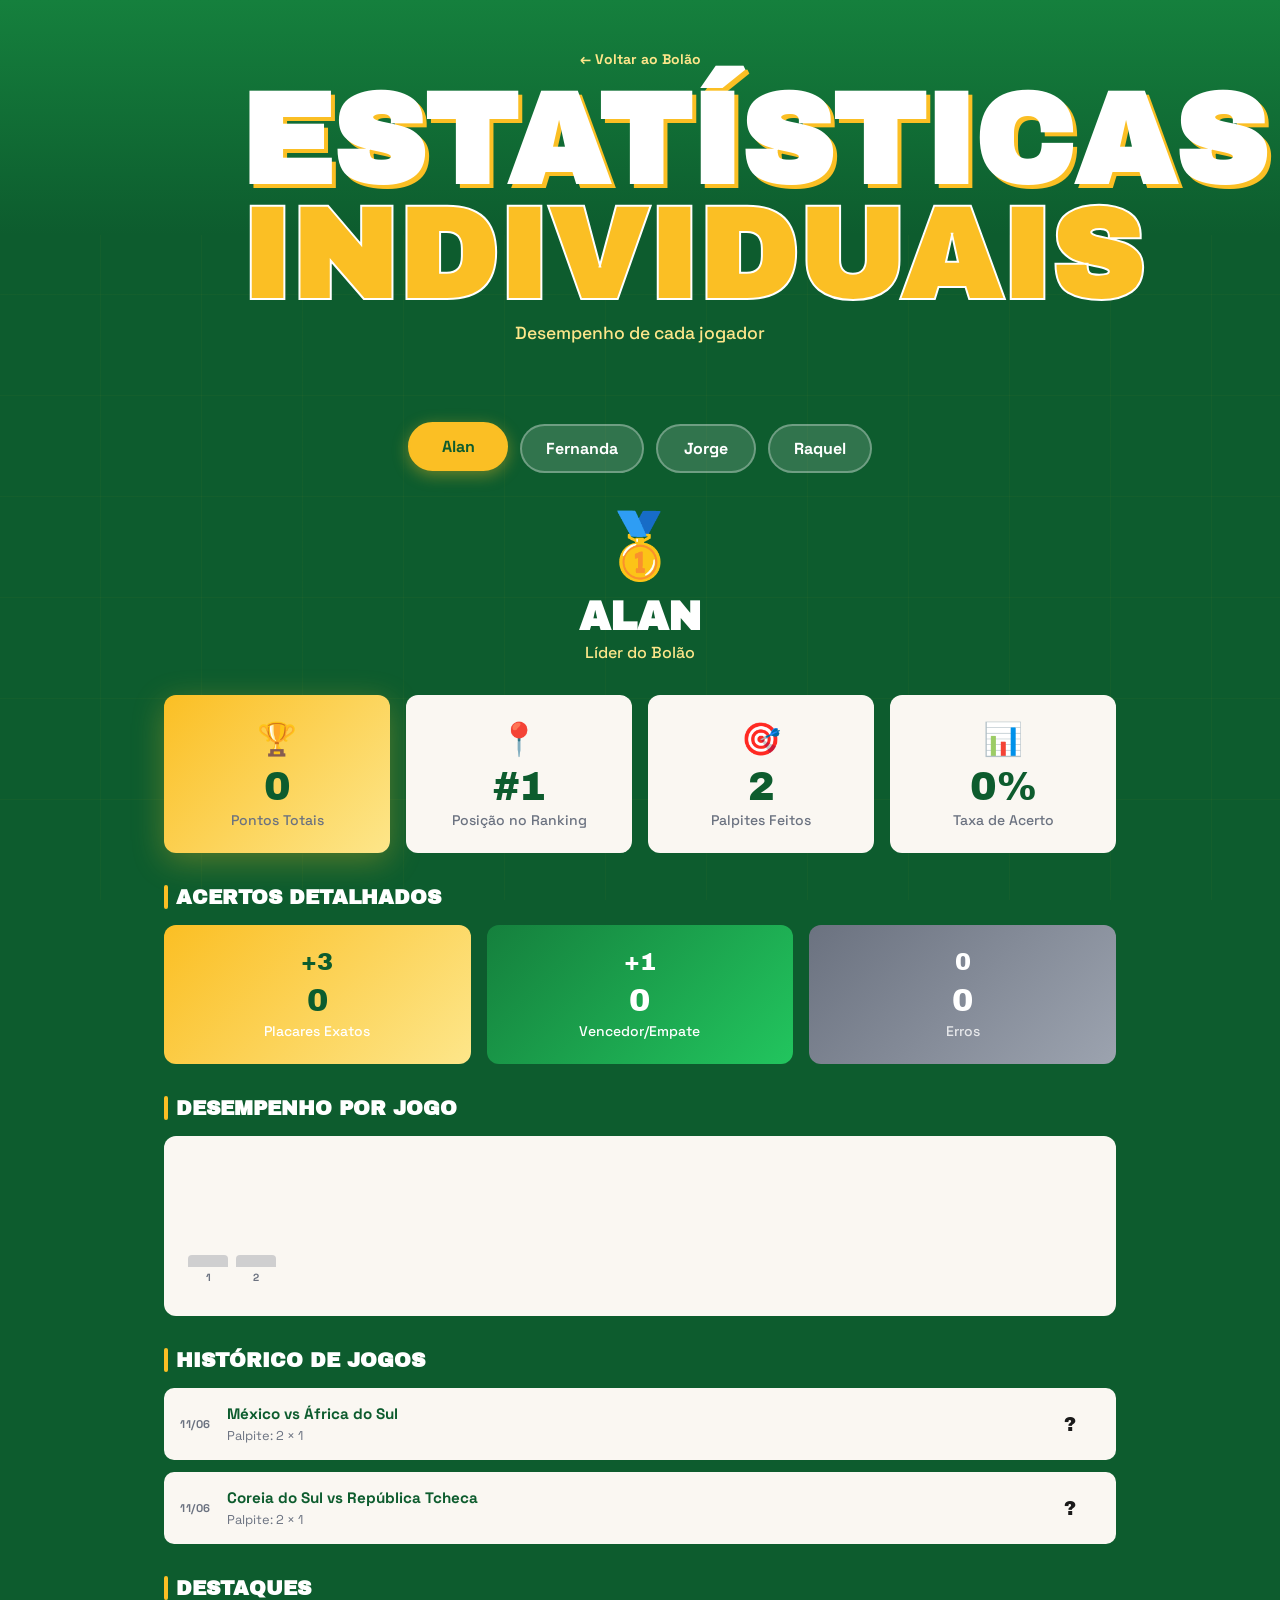
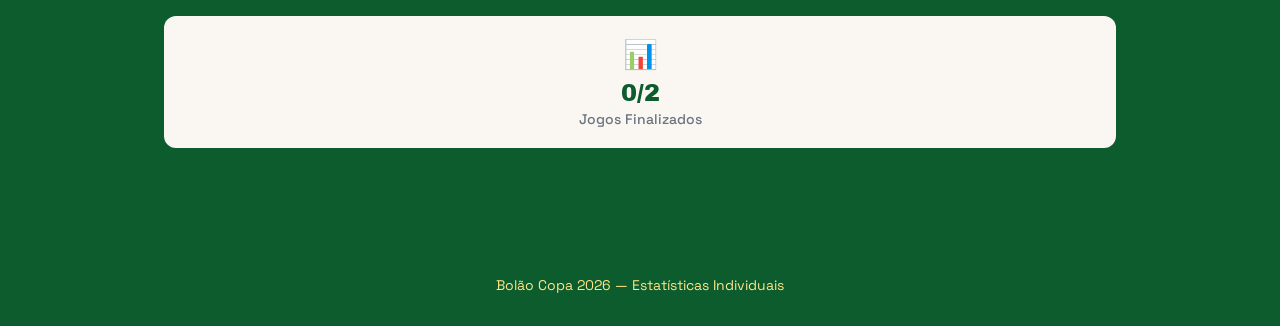
==== estatisticas.html @ 7a700fb6 "estatisticas" ====
<!DOCTYPE html>
<html lang="pt-BR">

<head>
    <meta charset="UTF-8">
    <meta name="viewport" content="width=device-width, initial-scale=1.0">
    <title>Estatísticas - BOLÃO COPA 2026</title>
    <link rel="preconnect" href="https://fonts.googleapis.com">
    <link rel="preconnect" href="https://fonts.gstatic.com" crossorigin>
    <link
        href="https://fonts.googleapis.com/css2?family=Archivo+Black&family=Space+Grotesk:wght@400;500;700&display=swap"
        rel="stylesheet">
    <script>
        window.APP_VERSION = '1';
    </script>
    <link rel="stylesheet" href="styles.css?v=1">
    <link rel="stylesheet" href="estatisticas.css?v=1">
</head>

<body>
    <div class="bg-pattern"></div>

    <header class="header">
        <div class="header-content">
            <a href="index.html" class="back-link">← Voltar ao Bolão</a>
            <h1 class="main-title">ESTATÍSTICAS<br><span class="highlight">INDIVIDUAIS</span></h1>
            <p class="subtitle">Desempenho de cada jogador</p>
        </div>
    </header>

    <main class="container">
        <!-- Seletor de Jogador -->
        <section class="player-selector-section">
            <div class="player-tabs" id="player-tabs">
                <!-- Populated by JS -->
            </div>
        </section>

        <!-- Estatísticas do Jogador -->
        <section class="stats-section" id="stats-section">
            <div class="player-header" id="player-header">
                <!-- Populated by JS -->
            </div>

            <div class="stats-grid">
                <!-- Pontuação Total -->
                <div class="stat-card stat-primary">
                    <div class="stat-icon">🏆</div>
                    <div class="stat-value" id="stat-total">0</div>
                    <div class="stat-label">Pontos Totais</div>
                </div>

                <!-- Posição no Ranking -->
                <div class="stat-card">
                    <div class="stat-icon">📍</div>
                    <div class="stat-value" id="stat-rank">#1</div>
                    <div class="stat-label">Posição no Ranking</div>
                </div>

                <!-- Palpites Feitos -->
                <div class="stat-card">
                    <div class="stat-icon">🎯</div>
                    <div class="stat-value" id="stat-predictions">0</div>
                    <div class="stat-label">Palpites Feitos</div>
                </div>

                <!-- Taxa de Acerto -->
                <div class="stat-card">
                    <div class="stat-icon">📊</div>
                    <div class="stat-value" id="stat-rate">0%</div>
                    <div class="stat-label">Taxa de Acerto</div>
                </div>
            </div>

            <!-- Acertos Detalhados -->
            <div class="detailed-stats">
                <h3 class="subsection-title">Acertos Detalhados</h3>
                <div class="accuracy-grid">
                    <div class="accuracy-card accuracy-exact">
                        <div class="accuracy-badge">+3</div>
                        <div class="accuracy-value" id="stat-exact">0</div>
                        <div class="accuracy-label">Placares Exatos</div>
                    </div>
                    <div class="accuracy-card accuracy-winner">
                        <div class="accuracy-badge">+1</div>
                        <div class="accuracy-value" id="stat-winner">0</div>
                        <div class="accuracy-label">Vencedor/Empate</div>
                    </div>
                    <div class="accuracy-card accuracy-zero">
                        <div class="accuracy-badge">0</div>
                        <div class="accuracy-value" id="stat-zero">0</div>
                        <div class="accuracy-label">Erros</div>
                    </div>
                </div>
            </div>

            <!-- Gráfico de Desempenho -->
            <div class="performance-section">
                <h3 class="subsection-title">Desempenho por Jogo</h3>
                <div class="performance-chart" id="performance-chart">
                    <!-- Populated by JS -->
                </div>
            </div>

            <!-- Histórico de Jogos -->
            <div class="history-section">
                <h3 class="subsection-title">Histórico de Jogos</h3>
                <div class="history-list" id="history-list">
                    <!-- Populated by JS -->
                </div>
            </div>

            <!-- Melhores Momentos -->
            <div class="highlights-section">
                <h3 class="subsection-title">Destaques</h3>
                <div class="highlights-grid" id="highlights-grid">
                    <!-- Populated by JS -->
                </div>
            </div>
        </section>
    </main>

    <footer class="footer">
        <p>Bolão Copa 2026 — Estatísticas Individuais</p>
    </footer>

    <script src="estatisticas.js?v=1"></script>
</body>

</html>
---- styles.css ----
:root {
    --emerald: #0d5c2e;
    --emerald-light: #15803d;
    --gold: #fbbf24;
    --gold-light: #fde68a;
    --cream: #faf7f2;
    --dark: #1a1a1a;
    --white: #ffffff;
    --gray: #6b7280;
}

* {
    margin: 0;
    padding: 0;
    box-sizing: border-box;
}

body {
    font-family: 'Space Grotesk', sans-serif;
    background-color: var(--emerald);
    color: var(--dark);
    min-height: 100vh;
    overflow-x: hidden;
}

.bg-pattern {
    position: fixed;
    inset: 0;
    background-image:
        repeating-linear-gradient(90deg,
            transparent,
            transparent 100px,
            rgba(251, 191, 36, 0.03) 100px,
            rgba(251, 191, 36, 0.03) 101px),
        repeating-linear-gradient(0deg,
            transparent,
            transparent 100px,
            rgba(251, 191, 36, 0.03) 100px,
            rgba(251, 191, 36, 0.03) 101px);
    pointer-events: none;
    z-index: 0;
}

.header {
    position: relative;
    padding: 3rem 1.5rem;
    text-align: center;
    z-index: 1;
    overflow: hidden;
}

.header::before {
    content: '';
    position: absolute;
    top: 0;
    left: 0;
    right: 0;
    height: 60%;
    background: linear-gradient(180deg, var(--emerald-light) 0%, var(--emerald) 100%);
    z-index: -1;
}

.header-content {
    position: relative;
    max-width: 800px;
    margin: 0 auto;
}

.badge {
    display: inline-block;
    background: var(--gold);
    color: var(--emerald);
    font-weight: 700;
    font-size: 0.75rem;
    padding: 0.5rem 1rem;
    border-radius: 50px;
    letter-spacing: 0.15em;
    margin-bottom: 1rem;
    animation: badgeBounce 0.6s ease-out;
}

/* Stats Link */
.stats-link {
    display: inline-flex;
    align-items: center;
    justify-content: center;
    background: rgba(255, 255, 255, 0.1);
    border: 2px solid rgba(255, 255, 255, 0.2);
    color: var(--gold-light);
    text-decoration: none;
    font-weight: 700;
    font-size: 0.875rem;
    padding: 0.75rem 1.5rem;
    border-radius: 50px;
    margin-bottom: 1.5rem;
    transition: all 0.3s ease;
    animation: fadeInDown 0.6s ease-out;
}

.stats-link:hover {
    background: rgba(255, 255, 255, 0.2);
    border-color: var(--gold);
    color: var(--gold);
    transform: translateY(-2px);
}

@keyframes fadeInDown {
    0% {
        transform: translateY(-20px);
        opacity: 0;
    }

    100% {
        transform: translateY(0);
        opacity: 1;
    }
}

@keyframes badgeBounce {
    0% {
        transform: scale(0);
        opacity: 0;
    }

    50% {
        transform: scale(1.1);
    }

    100% {
        transform: scale(1);
        opacity: 1;
    }
}

.main-title {
    font-family: 'Archivo Black', sans-serif;
    font-size: clamp(3rem, 12vw, 8rem);
    line-height: 0.9;
    text-transform: uppercase;
    color: var(--white);
    margin-bottom: 0.5rem;
    text-shadow: 4px 4px 0 var(--gold);
    animation: titleSlide 0.8s ease-out;
}

@keyframes titleSlide {
    0% {
        transform: translateY(50px);
        opacity: 0;
    }

    100% {
        transform: translateY(0);
        opacity: 1;
    }
}

.highlight {
    color: var(--gold);
    -webkit-text-stroke: 2px var(--white);
    text-shadow: none;
}

.subtitle {
    color: var(--gold-light);
    font-size: 1.1rem;
    font-weight: 500;
    opacity: 0;
    animation: fadeIn 0.8s ease-out 0.4s forwards;
}

@keyframes fadeIn {
    to {
        opacity: 1;
    }
}

.container {
    max-width: 1000px;
    margin: 0 auto;
    padding: 2rem 1.5rem 4rem;
    position: relative;
    z-index: 1;
}

/* Leaderboard */
.leaderboard-section {
    margin-bottom: 3rem;
}

.section-header {
    display: flex;
    align-items: center;
    justify-content: space-between;
    margin-bottom: 1.5rem;
    gap: 1rem;
}

.section-title {
    font-family: 'Archivo Black', sans-serif;
    font-size: clamp(1.5rem, 4vw, 2.5rem);
    color: var(--white);
    text-transform: uppercase;
    letter-spacing: 0.05em;
}

.trophy {
    font-size: 2.5rem;
    animation: trophyBounce 1s ease-in-out infinite;
}

@keyframes trophyBounce {

    0%,
    100% {
        transform: translateY(0) rotate(0deg);
    }

    25% {
        transform: translateY(-5px) rotate(-5deg);
    }

    75% {
        transform: translateY(-5px) rotate(5deg);
    }
}

.podium {
    display: grid;
    grid-template-columns: repeat(4, 1fr);
    gap: 0.75rem;
}

.podium-item {
    background: var(--cream);
    border-radius: 12px;
    padding: 1.25rem 0.75rem;
    text-align: center;
    position: relative;
    transition: transform 0.3s ease, box-shadow 0.3s ease;
    animation: podiumItem 0.5s ease-out backwards;
    text-decoration: none;
    display: block;
}

.podium-item:hover {
    transform: translateY(-4px);
    box-shadow: 0 12px 24px rgba(0, 0, 0, 0.15);
}

.podium-item:nth-child(1) {
    animation-delay: 0.1s;
}

.podium-item:nth-child(2) {
    animation-delay: 0.15s;
}

.podium-item:nth-child(3) {
    animation-delay: 0.2s;
}

.podium-item:nth-child(4) {
    animation-delay: 0.25s;
}

@keyframes podiumItem {
    0% {
        transform: translateY(30px);
        opacity: 0;
    }

    100% {
        transform: translateY(0);
        opacity: 1;
    }
}

.podium-item.gold {
    background: linear-gradient(135deg, var(--gold) 0%, var(--gold-light) 100%);
    box-shadow: 0 8px 32px rgba(251, 191, 36, 0.4);
}

.podium-item.silver {
    background: linear-gradient(135deg, #d1d5db 0%, #e5e7eb 100%);
}

.podium-item.bronze {
    background: linear-gradient(135deg, #d97706 0%, #f59e0b 100%);
}

.podium-rank {
    font-family: 'Archivo Black', sans-serif;
    font-size: 1.5rem;
    color: var(--emerald);
    opacity: 0.3;
    position: absolute;
    top: 0.25rem;
    left: 0.5rem;
}

.podium-item.gold .podium-rank {
    color: var(--emerald);
    opacity: 0.5;
}

.podium-item.silver .podium-rank {
    color: var(--dark);
    opacity: 0.3;
}

.podium-item.bronze .podium-rank {
    color: var(--white);
    opacity: 0.5;
}

.podium-name {
    font-weight: 700;
    font-size: 1rem;
    color: var(--emerald);
    margin-bottom: 0.25rem;
    word-break: break-word;
}

.podium-item.gold .podium-name {
    color: var(--emerald);
}

.podium-item.silver .podium-name {
    color: var(--dark);
}

.podium-item.bronze .podium-name {
    color: var(--white);
}

.podium-points {
    font-family: 'Archivo Black', sans-serif;
    font-size: 2rem;
    color: var(--emerald);
}

.podium-item.gold .podium-points {
    color: var(--emerald);
}

.podium-item.silver .podium-points {
    color: var(--dark);
}

.podium-item.bronze .podium-points {
    color: var(--white);
}

.podium-points span {
    font-size: 0.75rem;
    font-weight: 500;
    font-family: 'Space Grotesk', sans-serif;
    opacity: 0.7;
}

.podium-link {
    position: absolute;
    top: 0.5rem;
    right: 0.5rem;
    font-size: 1rem;
    color: var(--gray);
    opacity: 0.3;
    transition: opacity 0.3s ease;
}

.podium-item:hover .podium-link {
    opacity: 1;
}

/* Matches */
.matches-section {
    margin-bottom: 2rem;
}

.filter-buttons {
    display: flex;
    gap: 0.5rem;
    margin: 1.5rem 0;
    flex-wrap: wrap;
}

.filter-btn {
    background: rgba(255, 255, 255, 0.15);
    border: 2px solid rgba(255, 255, 255, 0.3);
    color: var(--white);
    font-family: 'Space Grotesk', sans-serif;
    font-weight: 700;
    font-size: 0.875rem;
    padding: 0.5rem 1rem;
    border-radius: 50px;
    cursor: pointer;
    transition: all 0.2s ease;
    display: flex;
    align-items: center;
    gap: 0.25rem;
}

.filter-btn:hover {
    background: rgba(255, 255, 255, 0.25);
    border-color: var(--gold);
}

.filter-btn.active {
    background: var(--gold);
    border-color: var(--gold);
    color: var(--emerald);
}

.matches-list {
    display: flex;
    flex-direction: column;
    gap: 1rem;
}

.match-card {
    background: var(--cream);
    border-radius: 12px;
    padding: 1.25rem;
    position: relative;
    overflow: hidden;
    animation: matchSlide 0.4s ease-out backwards;
}

.match-card:nth-child(1) {
    animation-delay: 0.3s;
}

.match-card:nth-child(2) {
    animation-delay: 0.35s;
}

.match-card:nth-child(3) {
    animation-delay: 0.4s;
}

.match-card:nth-child(4) {
    animation-delay: 0.45s;
}

.match-card:nth-child(5) {
    animation-delay: 0.5s;
}

.match-card:nth-child(6) {
    animation-delay: 0.55s;
}

@keyframes matchSlide {
    0% {
        transform: translateX(-20px);
        opacity: 0;
    }

    100% {
        transform: translateX(0);
        opacity: 1;
    }
}

.match-card::before {
    content: '';
    position: absolute;
    left: 0;
    top: 0;
    bottom: 0;
    width: 4px;
    background: var(--emerald);
}

.match-card.played::before {
    background: var(--gold);
}

.match-header {
    display: flex;
    align-items: center;
    justify-content: space-between;
    gap: 0.75rem;
    padding-bottom: 0.5rem;
    flex-wrap: wrap;
}

.match-date {
    font-size: 0.7rem;
    font-weight: 700;
    color: var(--gold);
    text-transform: uppercase;
    letter-spacing: 0.1em;
    background: rgba(251, 191, 36, 0.15);
    padding: 0.25rem 0.5rem;
    border-radius: 4px;
    white-space: nowrap;
}

.match-teams {
    display: flex;
    align-items: center;
    gap: 0.75rem;
    flex: 1;
    justify-content: center;
}

.match-team {
    font-weight: 700;
    font-size: 1.1rem;
    color: var(--emerald);
}

.match-vs {
    font-weight: 500;
    font-size: 0.875rem;
    color: var(--gray);
    text-transform: uppercase;
    letter-spacing: 0.1em;
}

.match-score {
    font-family: 'Archivo Black', sans-serif;
    font-size: 1.25rem;
    color: var(--emerald);
    background: var(--gold);
    padding: 0.25rem 0.75rem;
    border-radius: 6px;
    margin: 3px 0;
}

.match-score.pending {
    background: var(--gray);
    color: var(--white);
}

.match-status {
    font-size: 0.75rem;
    font-weight: 500;
    padding: 0.25rem 0.5rem;
    border-radius: 4px;
    text-transform: uppercase;
    letter-spacing: 0.05em;
}

.match-status.pending {
    background: var(--gray);
    color: var(--white);
}

.match-status.played {
    background: var(--emerald);
    color: var(--white);
}

.predictions-grid {
    display: grid;
    grid-template-columns: repeat(4, 1fr);
    gap: 0.5rem;
}

.prediction-item {
    background: var(--white);
    border-radius: 8px;
    padding: 0.75rem 0.5rem;
    text-align: center;
    border: 2px solid transparent;
    transition: all 0.2s ease;
}

.prediction-item.correct-exact {
    background: var(--gold);
    border-color: var(--emerald);
}

.prediction-item.correct-winner {
    border-color: var(--gold);
}

.prediction-player {
    font-size: 0.7rem;
    font-weight: 700;
    color: var(--gray);
    text-transform: uppercase;
    letter-spacing: 0.05em;
    margin-bottom: 0.25rem;
    white-space: nowrap;
    overflow: hidden;
    text-overflow: ellipsis;
}

.prediction-score {
    font-family: 'Archivo Black', sans-serif;
    font-size: 1.25rem;
    color: var(--emerald);
}

.prediction-points {
    font-size: 0.65rem;
    font-weight: 700;
    color: var(--gray);
    margin-top: 0.25rem;
}

.prediction-item.correct-exact .prediction-points,
.prediction-item.correct-winner .prediction-points {
    color: var(--emerald);
}

/* Legend */
.legend-section {
    background: var(--cream);
    border-radius: 12px;
    padding: 1.25rem;
    margin-top: 2rem;
}

.legend-section h3 {
    font-family: 'Archivo Black', sans-serif;
    font-size: 1rem;
    color: var(--emerald);
    margin-bottom: 0.75rem;
    text-transform: uppercase;
}

.legend-items {
    display: flex;
    flex-wrap: wrap;
    gap: 1rem;
}

.legend-item {
    display: flex;
    align-items: center;
    gap: 0.5rem;
    font-size: 0.875rem;
    color: var(--dark);
}

.legend-badge {
    font-family: 'Archivo Black', sans-serif;
    font-size: 1rem;
    width: 28px;
    height: 28px;
    display: flex;
    align-items: center;
    justify-content: center;
    border-radius: 6px;
    color: var(--white);
}

.badge-exact {
    background: var(--gold);
}

.badge-winner {
    background: var(--emerald);
}

.badge-zero {
    background: var(--gray);
}

/* Footer */
.footer {
    text-align: center;
    padding: 2rem 1.5rem;
    color: var(--gold-light);
    font-size: 0.875rem;
    position: relative;
    z-index: 1;
}

/* Responsive */
@media (max-width: 640px) {
    .podium {
        grid-template-columns: repeat(2, 1fr);
    }

    .predictions-grid {
        grid-template-columns: repeat(2, 1fr);
    }

    .match-header {
        flex-direction: column;
        align-items: center;
        gap: 0.5rem;
    }

    .match-teams {
        flex-wrap: wrap;
        justify-content: center;
    }
}
---- estatisticas.css ----
/* Back Link */
.back-link {
    display: inline-flex;
    align-items: center;
    color: var(--gold-light);
    text-decoration: none;
    font-weight: 700;
    font-size: 0.875rem;
    margin-bottom: 1rem;
    transition: color 0.2s ease;
}

.back-link:hover {
    color: var(--gold);
}

/* Player Selector */
.player-selector-section {
    margin-bottom: 2rem;
}

.player-tabs {
    display: flex;
    gap: 0.75rem;
    justify-content: center;
    flex-wrap: wrap;
}

.player-tab {
    background: rgba(255, 255, 255, 0.15);
    border: 2px solid rgba(255, 255, 255, 0.3);
    color: var(--white);
    font-family: 'Space Grotesk', sans-serif;
    font-weight: 700;
    font-size: 1rem;
    padding: 0.75rem 1.5rem;
    border-radius: 50px;
    cursor: pointer;
    transition: all 0.3s ease;
    min-width: 100px;
    text-align: center;
}

.player-tab:hover {
    background: rgba(255, 255, 255, 0.25);
    border-color: var(--gold);
    transform: translateY(-2px);
}

.player-tab.active {
    background: var(--gold);
    border-color: var(--gold);
    color: var(--emerald);
    transform: translateY(-2px);
    box-shadow: 0 4px 16px rgba(251, 191, 36, 0.4);
}

/* Player Header */
.player-header {
    text-align: center;
    margin-bottom: 2rem;
    animation: fadeIn 0.5s ease-out;
}

.player-header-avatar {
    font-size: 4rem;
    margin-bottom: 0.5rem;
    animation: bounce 0.6s ease-out;
}

@keyframes bounce {
    0% { transform: scale(0); }
    50% { transform: scale(1.2); }
    100% { transform: scale(1); }
}

.player-header-name {
    font-family: 'Archivo Black', sans-serif;
    font-size: 2.5rem;
    color: var(--white);
    text-transform: uppercase;
    margin-bottom: 0.25rem;
}

.player-header-title {
    font-size: 1rem;
    color: var(--gold-light);
    font-weight: 500;
}

/* Stats Section */
.stats-section {
    animation: fadeIn 0.4s ease-out;
}

/* Stats Grid */
.stats-grid {
    display: grid;
    grid-template-columns: repeat(auto-fit, minmax(150px, 1fr));
    gap: 1rem;
    margin-bottom: 2rem;
}

.stat-card {
    background: var(--cream);
    border-radius: 12px;
    padding: 1.5rem 1rem;
    text-align: center;
    transition: transform 0.3s ease, box-shadow 0.3s ease;
    animation: statSlide 0.5s ease-out backwards;
}

.stat-card:nth-child(1) { animation-delay: 0.1s; }
.stat-card:nth-child(2) { animation-delay: 0.15s; }
.stat-card:nth-child(3) { animation-delay: 0.2s; }
.stat-card:nth-child(4) { animation-delay: 0.25s; }

@keyframes statSlide {
    0% { transform: translateY(20px); opacity: 0; }
    100% { transform: translateY(0); opacity: 1; }
}

.stat-card:hover {
    transform: translateY(-4px);
    box-shadow: 0 8px 24px rgba(0, 0, 0, 0.15);
}

.stat-card.stat-primary {
    background: linear-gradient(135deg, var(--gold) 0%, var(--gold-light) 100%);
    box-shadow: 0 8px 32px rgba(251, 191, 36, 0.3);
}

.stat-icon {
    font-size: 2rem;
    margin-bottom: 0.5rem;
}

.stat-value {
    font-family: 'Archivo Black', sans-serif;
    font-size: 2.5rem;
    color: var(--emerald);
    line-height: 1;
    margin-bottom: 0.25rem;
}

.stat-card.stat-primary .stat-value {
    color: var(--emerald);
}

.stat-label {
    font-size: 0.875rem;
    color: var(--gray);
    font-weight: 500;
}

/* Detailed Stats */
.detailed-stats {
    margin-bottom: 2rem;
}

.subsection-title {
    font-family: 'Archivo Black', sans-serif;
    font-size: 1.25rem;
    color: var(--white);
    text-transform: uppercase;
    margin-bottom: 1rem;
    display: flex;
    align-items: center;
    gap: 0.5rem;
}

.subsection-title::before {
    content: '';
    width: 4px;
    height: 1.5rem;
    background: var(--gold);
    border-radius: 2px;
}

.accuracy-grid {
    display: grid;
    grid-template-columns: repeat(3, 1fr);
    gap: 1rem;
}

.accuracy-card {
    background: var(--cream);
    border-radius: 12px;
    padding: 1.5rem 1rem;
    text-align: center;
    animation: accuracySlide 0.5s ease-out backwards;
}

.accuracy-card:nth-child(1) { animation-delay: 0.3s; }
.accuracy-card:nth-child(2) { animation-delay: 0.35s; }
.accuracy-card:nth-child(3) { animation-delay: 0.4s; }

@keyframes accuracySlide {
    0% { transform: scale(0.9); opacity: 0; }
    100% { transform: scale(1); opacity: 1; }
}

.accuracy-card.accuracy-exact {
    background: linear-gradient(135deg, var(--gold) 0%, var(--gold-light) 100%);
}

.accuracy-card.accuracy-winner {
    background: linear-gradient(135deg, var(--emerald-light) 0%, #22c55e 100%);
}

.accuracy-card.accuracy-zero {
    background: linear-gradient(135deg, #6b7280 0%, #9ca3af 100%);
}

.accuracy-badge {
    font-family: 'Archivo Black', sans-serif;
    font-size: 1.5rem;
    color: var(--white);
    margin-bottom: 0.5rem;
}

.accuracy-card.accuracy-exact .accuracy-badge {
    color: var(--emerald);
}

.accuracy-card.accuracy-winner .accuracy-badge {
    color: var(--white);
}

.accuracy-value {
    font-family: 'Archivo Black', sans-serif;
    font-size: 2rem;
    margin-bottom: 0.25rem;
}

.accuracy-card.accuracy-exact .accuracy-value {
    color: var(--emerald);
}

.accuracy-card.accuracy-winner .accuracy-value {
    color: var(--white);
}

.accuracy-card.accuracy-zero .accuracy-value {
    color: var(--white);
}

.accuracy-label {
    font-size: 0.875rem;
    font-weight: 500;
}

.accuracy-card.accuracy-exact .accuracy-label,
.accuracy-card.accuracy-winner .accuracy-label {
    color: var(--white);
}

.accuracy-card.accuracy-zero .accuracy-label {
    color: rgba(255, 255, 255, 0.8);
}

/* Performance Chart */
.performance-section {
    margin-bottom: 2rem;
}

.performance-chart {
    background: var(--cream);
    border-radius: 12px;
    padding: 1.5rem 1.5rem 2rem 1.5rem;
    display: flex;
    align-items: flex-end;
    gap: 0.5rem;
    height: 180px;
    overflow-x: auto;
    animation: fadeIn 0.5s ease-out;
}

.performance-bar {
    flex: 0 0 auto;
    width: 40px;
    height: 100%;
    display: flex;
    flex-direction: column;
    align-items: center;
    justify-content: flex-end;
    gap: 0.25rem;
    animation: barGrow 0.6s ease-out backwards;
    position: relative;
}

.performance-bar:nth-child(1) { animation-delay: 0.1s; }
.performance-bar:nth-child(2) { animation-delay: 0.15s; }
.performance-bar:nth-child(3) { animation-delay: 0.2s; }
.performance-bar:nth-child(4) { animation-delay: 0.25s; }
.performance-bar:nth-child(5) { animation-delay: 0.3s; }
.performance-bar:nth-child(6) { animation-delay: 0.35s; }
.performance-bar:nth-child(7) { animation-delay: 0.4s; }
.performance-bar:nth-child(8) { animation-delay: 0.45s; }

@keyframes barGrow {
    0% { transform: scaleY(0); }
    100% { transform: scaleY(1); }
}

.performance-bar-fill {
    width: 100%;
    max-height: 100%;
    border-radius: 4px 4px 0 0;
    transition: height 0.3s ease, background-color 0.3s ease;
    cursor: pointer;
    position: relative;
}

.performance-bar-fill:hover {
    filter: brightness(1.1);
}

.performance-bar-fill.points-3 {
    background: var(--gold);
}

.performance-bar-fill.points-1 {
    background: var(--emerald-light);
}

.performance-bar-fill.points-0 {
    background: var(--gray);
}

.performance-bar-fill.pending {
    background: rgba(107, 114, 128, 0.3);
}

.performance-bar-label {
    font-size: 0.65rem;
    font-weight: 700;
    color: var(--gray);
    text-align: center;
    white-space: nowrap;
    overflow: hidden;
    text-overflow: ellipsis;
    max-width: 100%;
}

.performance-bar-tooltip {
    position: absolute;
    bottom: 100%;
    left: 50%;
    transform: translateX(-50%);
    background: var(--dark);
    color: var(--white);
    font-size: 0.75rem;
    padding: 0.5rem;
    border-radius: 6px;
    white-space: nowrap;
    opacity: 0;
    pointer-events: none;
    transition: opacity 0.2s ease;
    z-index: 10;
}

.performance-bar:hover .performance-bar-tooltip {
    opacity: 1;
}

/* History Section */
.history-section {
    margin-bottom: 2rem;
}

.history-list {
    display: flex;
    flex-direction: column;
    gap: 0.75rem;
}

.history-item {
    background: var(--cream);
    border-radius: 10px;
    padding: 1rem;
    display: grid;
    grid-template-columns: auto 1fr auto;
    gap: 1rem;
    align-items: center;
    animation: historySlide 0.4s ease-out backwards;
}

.history-item:nth-child(1) { animation-delay: 0.1s; }
.history-item:nth-child(2) { animation-delay: 0.15s; }
.history-item:nth-child(3) { animation-delay: 0.2s; }
.history-item:nth-child(4) { animation-delay: 0.25s; }
.history-item:nth-child(5) { animation-delay: 0.3s; }
.history-item:nth-child(6) { animation-delay: 0.35s; }
.history-item:nth-child(7) { animation-delay: 0.4s; }
.history-item:nth-child(8) { animation-delay: 0.45s; }

@keyframes historySlide {
    0% { transform: translateX(-20px); opacity: 0; }
    100% { transform: translateX(0); opacity: 1; }
}

.history-item.points-3 {
    border-left: 4px solid var(--gold);
}

.history-item.points-1 {
    border-left: 4px solid var(--emerald-light);
}

.history-item.points-0 {
    border-left: 4px solid var(--gray);
}

.history-item.pending {
    border-left: 4px solid rgba(107, 114, 128, 0.3);
}

.history-date {
    font-size: 0.7rem;
    font-weight: 700;
    color: var(--gray);
    text-transform: uppercase;
    letter-spacing: 0.05em;
    white-space: nowrap;
}

.history-match {
    flex: 1;
}

.history-teams {
    font-weight: 700;
    font-size: 0.95rem;
    color: var(--emerald);
    margin-bottom: 0.25rem;
}

.history-prediction {
    font-size: 0.8rem;
    color: var(--gray);
}

.history-result {
    font-family: 'Archivo Black', sans-serif;
    font-size: 1.25rem;
    min-width: 60px;
    text-align: center;
}

.history-result.points-3 {
    color: var(--gold);
}

.history-result.points-1 {
    color: var(--emerald-light);
}

.history-result.points-0 {
    color: var(--gray);
}

.history-result.pending {
    color: rgba(107, 114, 128, 0.5);
}

/* Highlights Section */
.highlights-section {
    margin-bottom: 2rem;
}

.highlights-grid {
    display: grid;
    grid-template-columns: repeat(auto-fit, minmax(200px, 1fr));
    gap: 1rem;
}

.highlight-card {
    background: var(--cream);
    border-radius: 12px;
    padding: 1.25rem;
    text-align: center;
    animation: highlightPop 0.5s ease-out backwards;
}

.highlight-card:nth-child(1) { animation-delay: 0.4s; }
.highlight-card:nth-child(2) { animation-delay: 0.45s; }
.highlight-card:nth-child(3) { animation-delay: 0.5s; }

@keyframes highlightPop {
    0% { transform: scale(0.9); opacity: 0; }
    100% { transform: scale(1); opacity: 1; }
}

.highlight-card .stat-icon {
    font-size: 1.75rem;
    margin-bottom: 0.5rem;
}

.highlight-value {
    font-family: 'Archivo Black', sans-serif;
    font-size: 1.5rem;
    color: var(--emerald);
    margin-bottom: 0.25rem;
}

.highlight-label {
    font-size: 0.875rem;
    color: var(--gray);
    font-weight: 500;
}

/* Responsive */
@media (max-width: 640px) {
    .accuracy-grid {
        grid-template-columns: 1fr;
    }

    .stats-grid {
        grid-template-columns: repeat(2, 1fr);
    }

    .history-item {
        grid-template-columns: 1fr auto;
        gap: 0.75rem;
    }

    .history-date {
        grid-column: 1 / -1;
    }

    .performance-chart {
        padding: 1rem 0.75rem;
    }

    .performance-bar {
        min-width: 25px;
    }

    .highlights-grid {
        grid-template-columns: 1fr;
    }
}

@keyframes fadeIn {
    to { opacity: 1; }
}
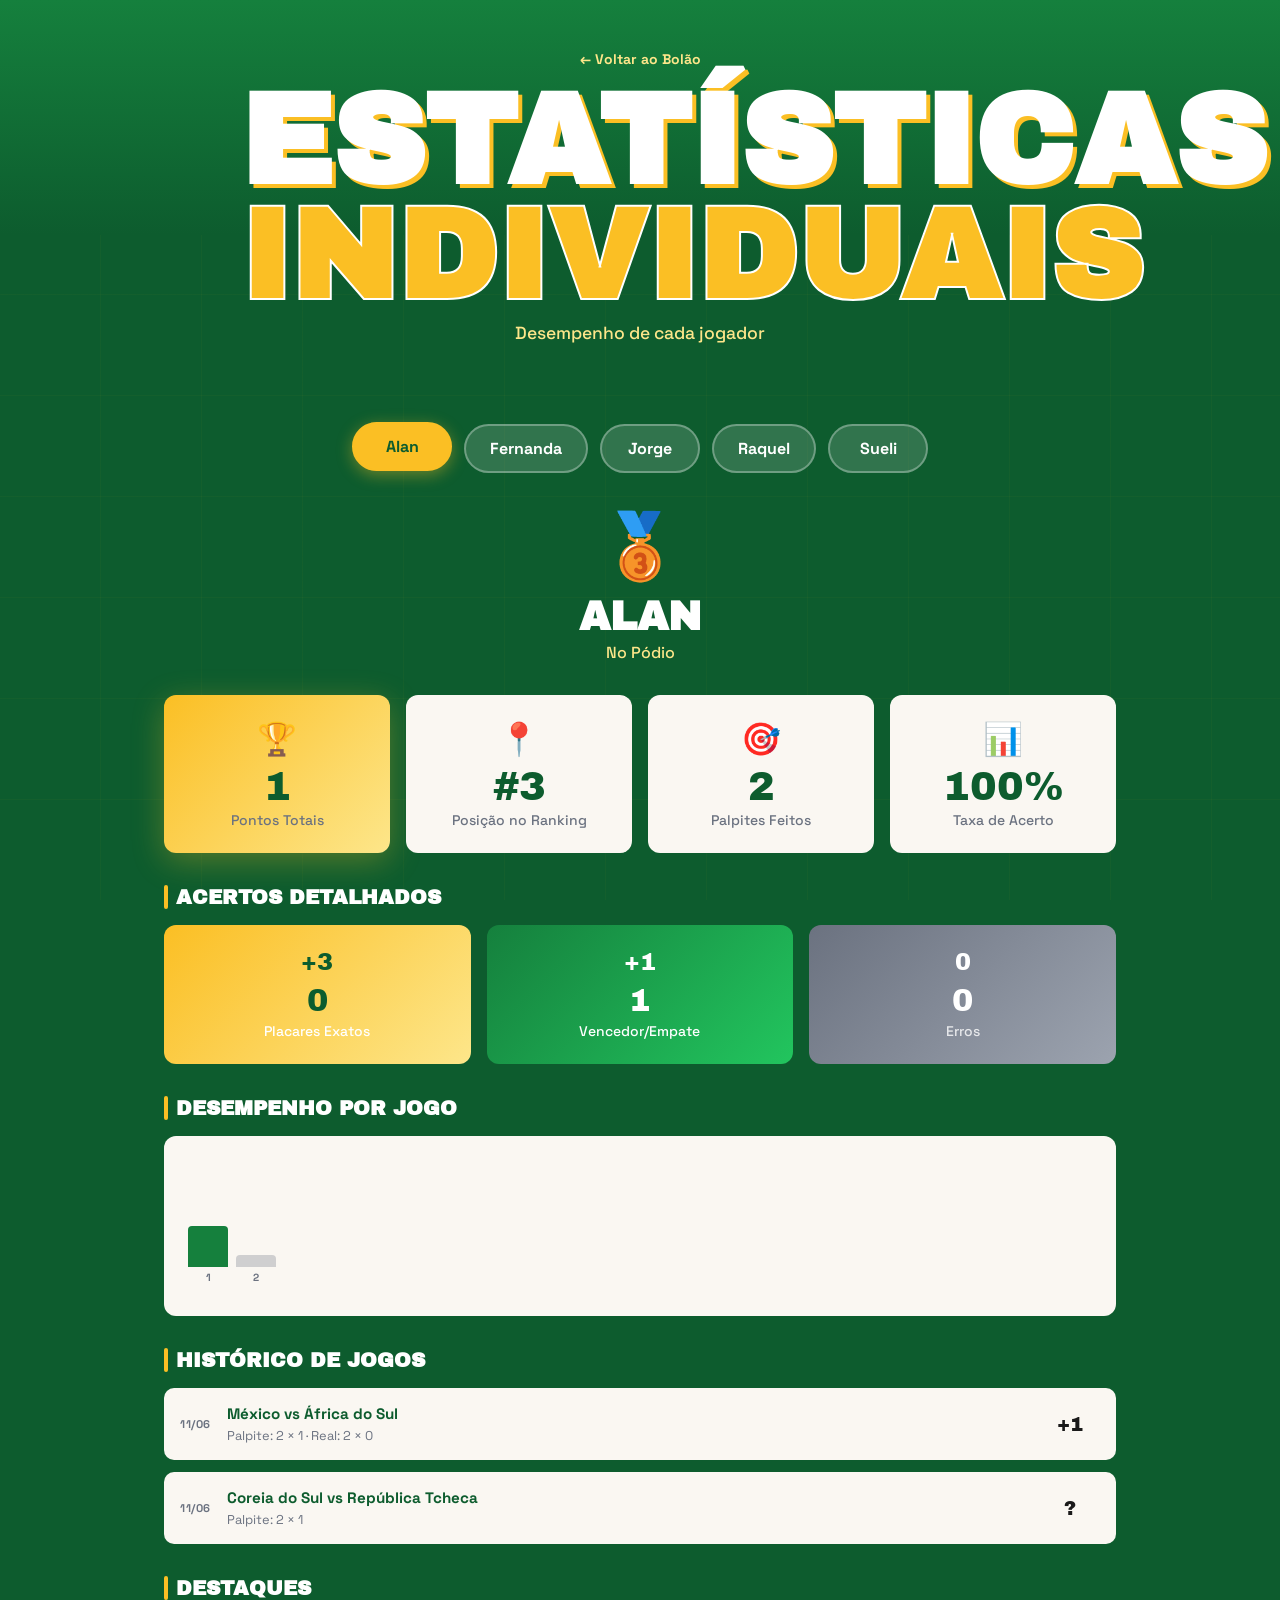
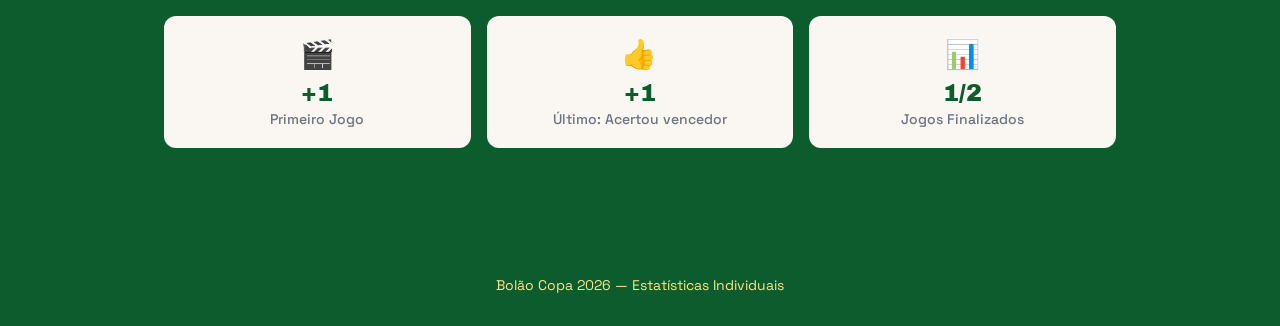
==== commit 30e31fd4: "novo palpiteiro" ====
--- a/estatisticas.html
+++ b/estatisticas.html
@@ -11,10 +11,10 @@
         href="https://fonts.googleapis.com/css2?family=Archivo+Black&family=Space+Grotesk:wght@400;500;700&display=swap"
         rel="stylesheet">
     <script>
-        window.APP_VERSION = '1';
+        window.APP_VERSION = '2';
     </script>
-    <link rel="stylesheet" href="styles.css?v=1">
-    <link rel="stylesheet" href="estatisticas.css?v=1">
+    <link rel="stylesheet" href="styles.css?v=2">
+    <link rel="stylesheet" href="estatisticas.css?v=2">
 </head>
 
 <body>
@@ -124,7 +124,7 @@
         <p>Bolão Copa 2026 — Estatísticas Individuais</p>
     </footer>
 
-    <script src="estatisticas.js?v=1"></script>
+    <script src="estatisticas.js?v=2"></script>
 </body>
 
 </html>
--- a/styles.css
+++ b/styles.css
@@ -227,7 +227,7 @@
 
 .podium {
     display: grid;
-    grid-template-columns: repeat(4, 1fr);
+    grid-template-columns: repeat(5, 1fr);
     gap: 0.75rem;
 }
 
@@ -264,6 +264,10 @@
     animation-delay: 0.25s;
 }
 
+.podium-item:nth-child(5) {
+    animation-delay: 0.3s;
+}
+
 @keyframes podiumItem {
     0% {
         transform: translateY(30px);
@@ -556,7 +560,7 @@
 
 .predictions-grid {
     display: grid;
-    grid-template-columns: repeat(4, 1fr);
+    grid-template-columns: repeat(5, 1fr);
     gap: 0.5rem;
 }
 
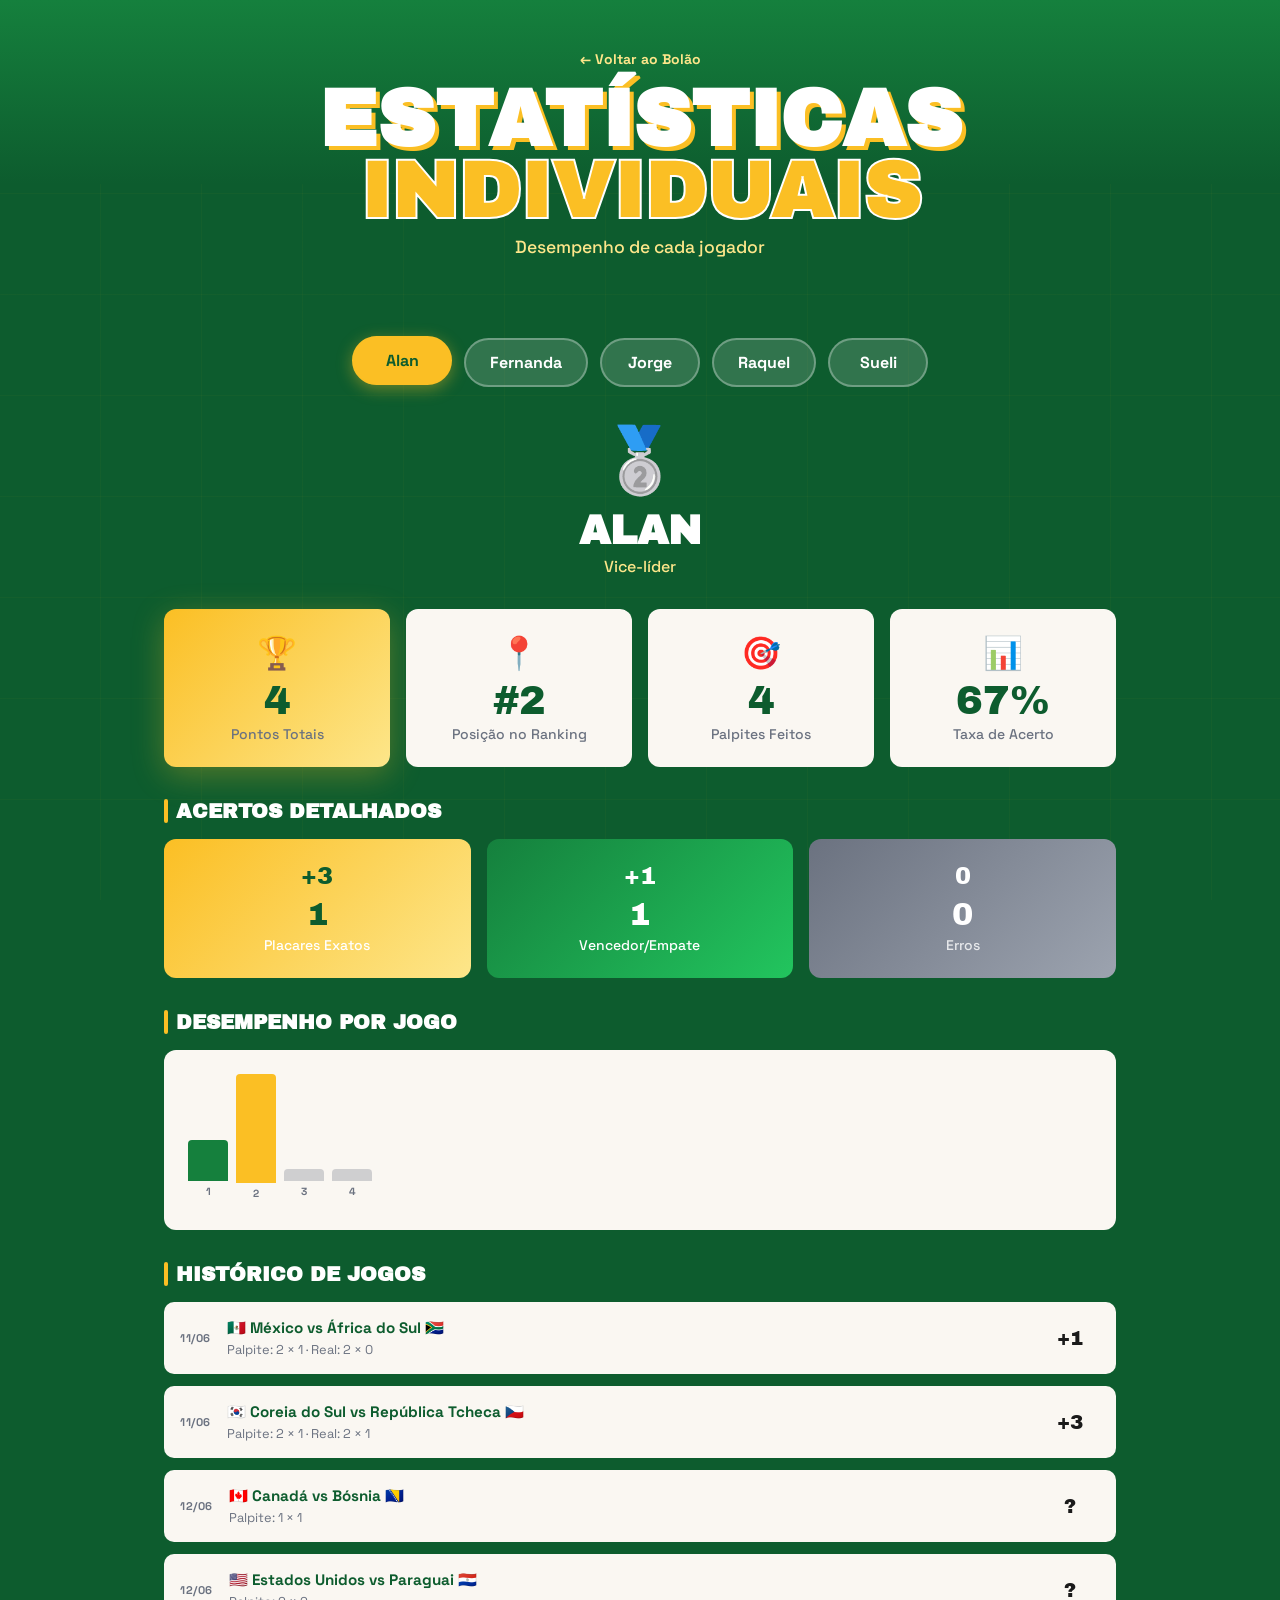
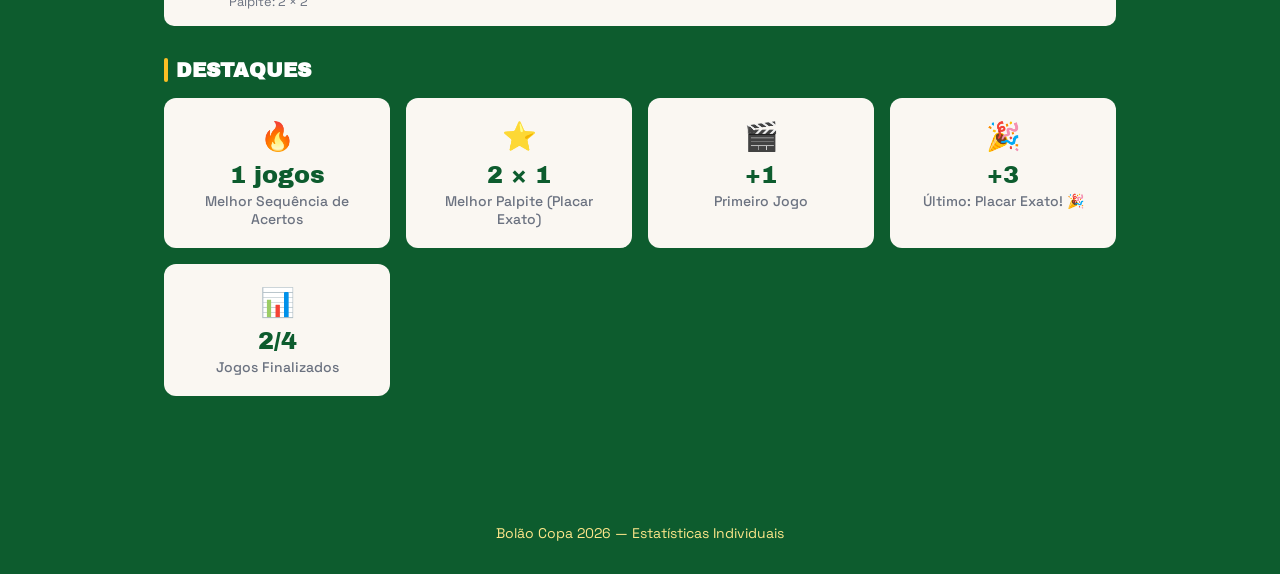
==== commit 0ef7477f: "novas estatisticas" ====
--- a/estatisticas.html
+++ b/estatisticas.html
@@ -11,10 +11,10 @@
         href="https://fonts.googleapis.com/css2?family=Archivo+Black&family=Space+Grotesk:wght@400;500;700&display=swap"
         rel="stylesheet">
     <script>
-        window.APP_VERSION = '2';
+        window.APP_VERSION = '3';
     </script>
-    <link rel="stylesheet" href="styles.css?v=2">
-    <link rel="stylesheet" href="estatisticas.css?v=2">
+    <link rel="stylesheet" href="styles.css?v=3">
+    <link rel="stylesheet" href="estatisticas.css?v=3">
 </head>
 
 <body>
@@ -124,7 +124,7 @@
         <p>Bolão Copa 2026 — Estatísticas Individuais</p>
     </footer>
 
-    <script src="estatisticas.js?v=2"></script>
+    <script src="estatisticas.js?v=3"></script>
 </body>
 
 </html>
--- a/styles.css
+++ b/styles.css
@@ -134,7 +134,7 @@
 
 .main-title {
     font-family: 'Archivo Black', sans-serif;
-    font-size: clamp(3rem, 12vw, 8rem);
+    font-size: clamp(2rem, 8vw, 5rem);
     line-height: 0.9;
     text-transform: uppercase;
     color: var(--white);
@@ -185,7 +185,70 @@
 
 /* Leaderboard */
 .leaderboard-section {
+    margin-bottom: 2rem;
+}
+
+/* Stats Overview */
+.stats-overview-section {
     margin-bottom: 3rem;
+}
+
+.stats-overview-grid {
+    display: grid;
+    grid-template-columns: repeat(auto-fit, minmax(140px, 1fr));
+    gap: 1rem;
+    margin-top: 1.5rem;
+}
+
+.stat-overview-card {
+    background: linear-gradient(135deg, var(--cream) 0%, #f5e6d3 100%);
+    border-radius: 12px;
+    padding: 1.25rem;
+    text-align: center;
+    transition: transform 0.3s ease, box-shadow 0.3s ease;
+    animation: statOverviewFade 0.5s ease-out backwards;
+}
+
+.stat-overview-card:nth-child(1) { animation-delay: 0.1s; }
+.stat-overview-card:nth-child(2) { animation-delay: 0.15s; }
+.stat-overview-card:nth-child(3) { animation-delay: 0.2s; }
+.stat-overview-card:nth-child(4) { animation-delay: 0.25s; }
+
+@keyframes statOverviewFade {
+    0% { opacity: 0; transform: translateY(10px); }
+    100% { opacity: 1; transform: translateY(0); }
+}
+
+.stat-overview-card:hover {
+    transform: translateY(-4px);
+    box-shadow: 0 8px 20px rgba(0, 0, 0, 0.15);
+}
+
+.stat-overview-icon {
+    font-size: 1.75rem;
+    margin-bottom: 0.5rem;
+}
+
+.stat-overview-label {
+    font-size: 0.7rem;
+    font-weight: 700;
+    color: var(--gray);
+    text-transform: uppercase;
+    letter-spacing: 0.05em;
+    margin-bottom: 0.5rem;
+}
+
+.stat-overview-value {
+    font-family: 'Archivo Black', sans-serif;
+    font-size: 1.25rem;
+    color: var(--emerald);
+    margin-bottom: 0.25rem;
+}
+
+.stat-overview-sub {
+    font-size: 0.75rem;
+    color: var(--gray);
+    font-weight: 500;
 }
 
 .section-header {
@@ -526,12 +589,12 @@
 
 .match-score {
     font-family: 'Archivo Black', sans-serif;
-    font-size: 1.25rem;
+    font-size: 1.1rem;
     color: var(--emerald);
     background: var(--gold);
-    padding: 0.25rem 0.75rem;
+    padding: 0.25rem 0.6rem;
     border-radius: 6px;
-    margin: 3px 0;
+    white-space: nowrap;
 }
 
 .match-score.pending {
@@ -556,6 +619,27 @@
 .match-status.played {
     background: var(--emerald);
     color: var(--white);
+}
+
+.match-status.live {
+    background: linear-gradient(135deg, #dc2626 0%, #ef4444 100%);
+    color: var(--white);
+    animation: pulseLive 1.5s ease-in-out infinite;
+    font-weight: 700;
+}
+
+@keyframes pulseLive {
+    0%, 100% {
+        box-shadow: 0 0 0 0 rgba(239, 68, 68, 0.7);
+    }
+    50% {
+        box-shadow: 0 0 0 8px rgba(239, 68, 68, 0);
+    }
+}
+
+.match-card.live {
+    border-left: 4px solid #ef4444;
+    box-shadow: 0 0 20px rgba(239, 68, 68, 0.2);
 }
 
 .predictions-grid {
@@ -676,6 +760,12 @@
     z-index: 1;
 }
 
+.last-update {
+    margin-top: 0.5rem;
+    font-size: 0.75rem;
+    color: rgba(255, 255, 255, 0.5);
+}
+
 /* Responsive */
 @media (max-width: 640px) {
     .podium {
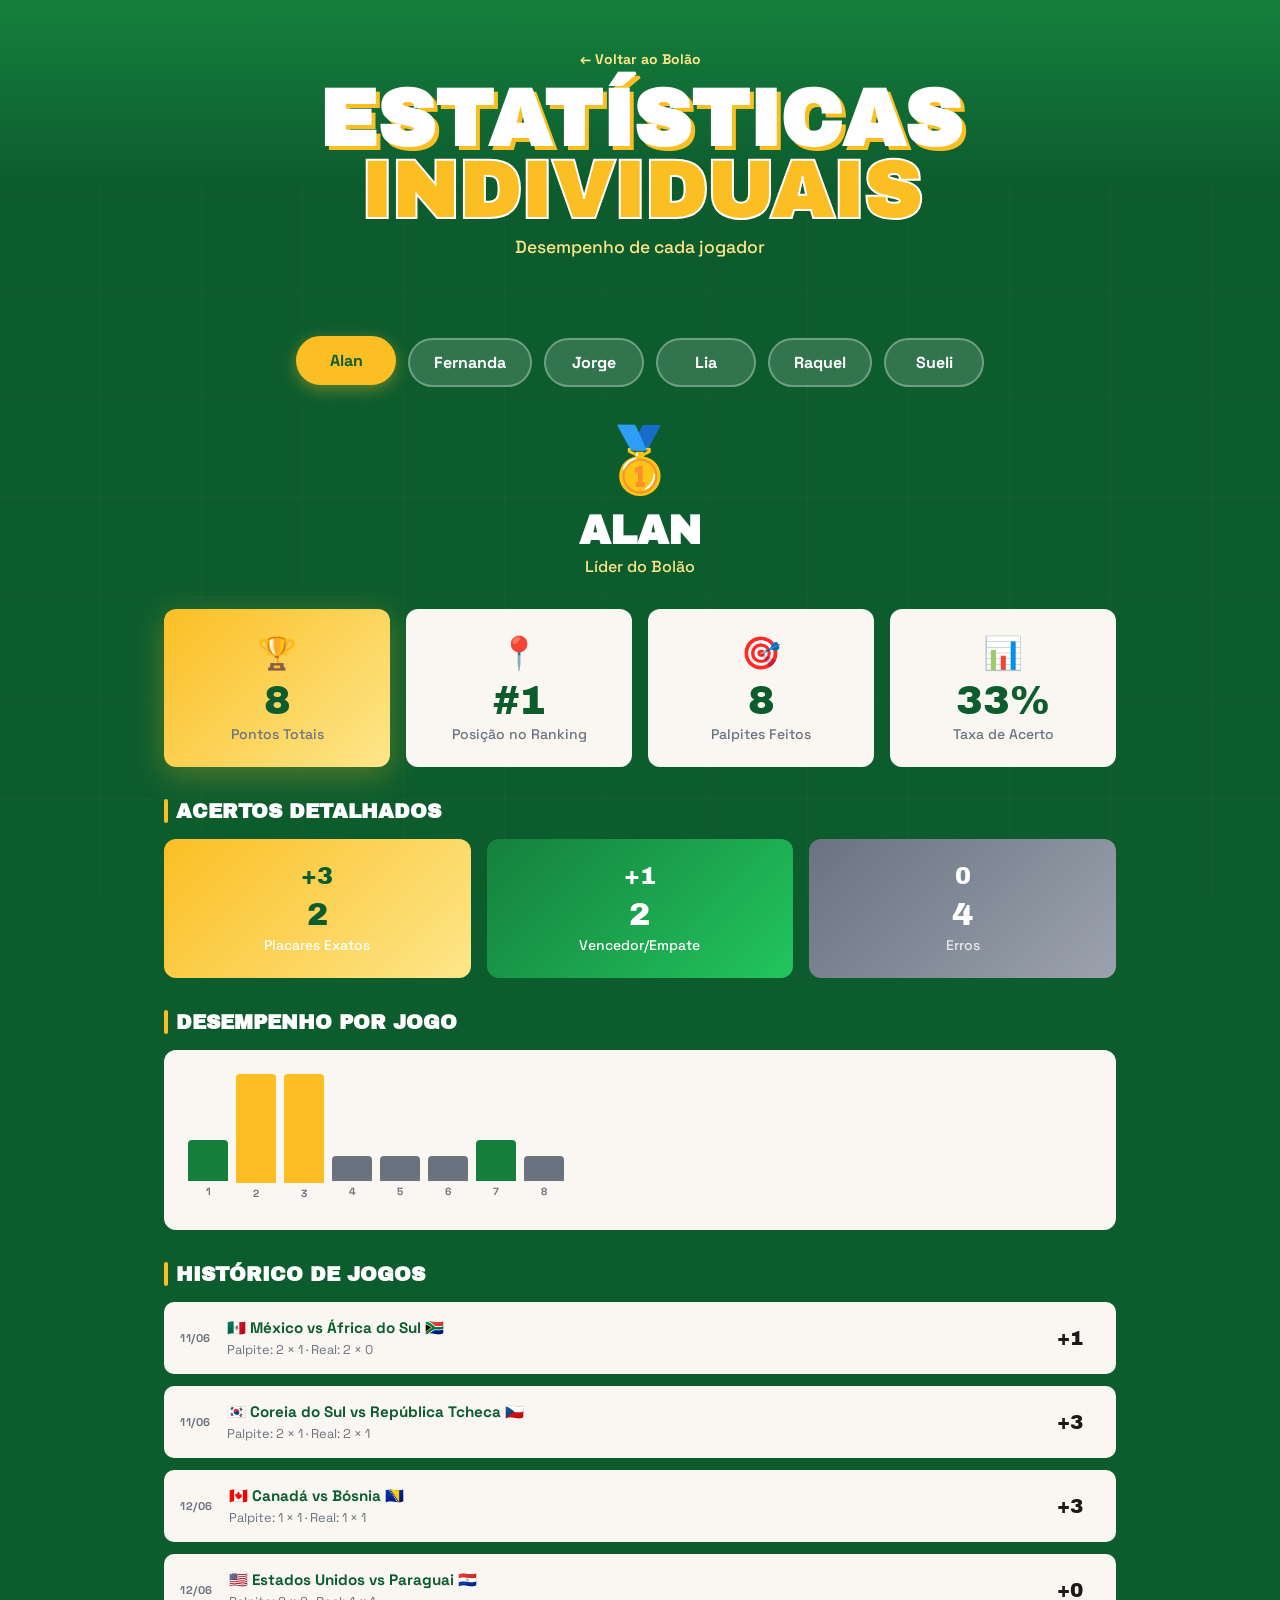
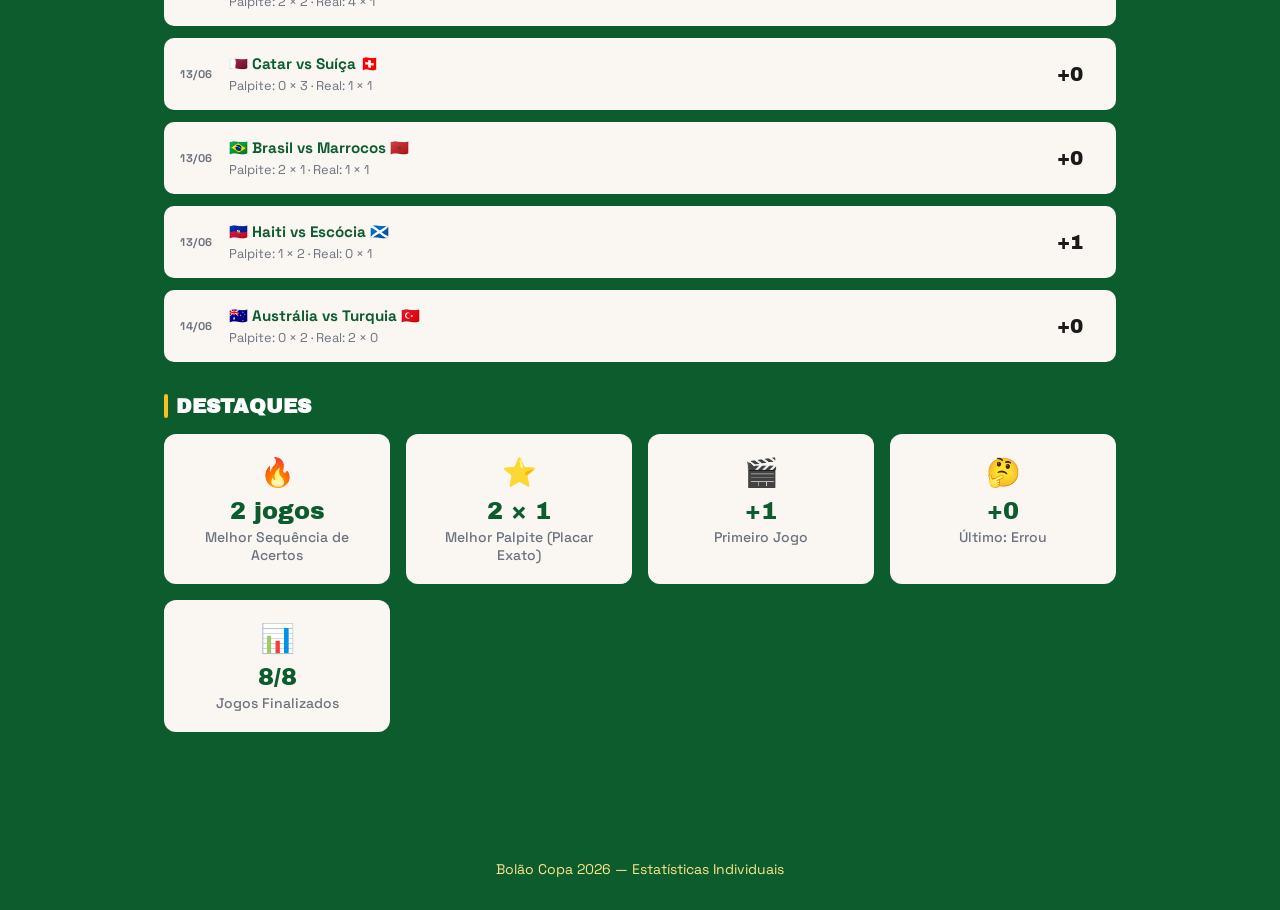
==== commit c25bf157: "ajustes de codigo" ====
--- a/estatisticas.html
+++ b/estatisticas.html
@@ -11,10 +11,10 @@
         href="https://fonts.googleapis.com/css2?family=Archivo+Black&family=Space+Grotesk:wght@400;500;700&display=swap"
         rel="stylesheet">
     <script>
-        window.APP_VERSION = '3';
+        window.APP_VERSION = '10';
     </script>
-    <link rel="stylesheet" href="styles.css?v=3">
-    <link rel="stylesheet" href="estatisticas.css?v=3">
+    <link rel="stylesheet" href="styles.css?v=10">
+    <link rel="stylesheet" href="estatisticas.css?v=10">
 </head>
 
 <body>
@@ -124,7 +124,8 @@
         <p>Bolão Copa 2026 — Estatísticas Individuais</p>
     </footer>
 
-    <script src="estatisticas.js?v=3"></script>
+    <script src="core.js?v=10"></script>
+    <script src="estatisticas.js?v=10"></script>
 </body>
 
 </html>
--- a/styles.css
+++ b/styles.css
@@ -209,19 +209,57 @@
     animation: statOverviewFade 0.5s ease-out backwards;
 }
 
-.stat-overview-card:nth-child(1) { animation-delay: 0.1s; }
-.stat-overview-card:nth-child(2) { animation-delay: 0.15s; }
-.stat-overview-card:nth-child(3) { animation-delay: 0.2s; }
-.stat-overview-card:nth-child(4) { animation-delay: 0.25s; }
+.stat-overview-card:nth-child(1) {
+    animation-delay: 0.1s;
+}
+
+.stat-overview-card:nth-child(2) {
+    animation-delay: 0.15s;
+}
+
+.stat-overview-card:nth-child(3) {
+    animation-delay: 0.2s;
+}
+
+.stat-overview-card:nth-child(4) {
+    animation-delay: 0.25s;
+}
 
 @keyframes statOverviewFade {
-    0% { opacity: 0; transform: translateY(10px); }
-    100% { opacity: 1; transform: translateY(0); }
+    0% {
+        opacity: 0;
+        transform: translateY(10px);
+    }
+
+    100% {
+        opacity: 1;
+        transform: translateY(0);
+    }
 }
 
 .stat-overview-card:hover {
     transform: translateY(-4px);
     box-shadow: 0 8px 20px rgba(0, 0, 0, 0.15);
+}
+
+.stat-overview-card.stat-random {
+    background: linear-gradient(135deg, #fef3c7 0%, #fde68a 100%);
+    position: relative;
+}
+
+.stat-overview-card.stat-random::before {
+    content: '🎲';
+    position: absolute;
+    top: -8px;
+    right: -8px;
+    font-size: 1rem;
+    background: var(--gold);
+    border-radius: 50%;
+    width: 24px;
+    height: 24px;
+    display: flex;
+    align-items: center;
+    justify-content: center;
 }
 
 .stat-overview-icon {
@@ -267,6 +305,16 @@
     letter-spacing: 0.05em;
 }
 
+.jogos-count {
+    font-family: 'Space Grotesk', sans-serif;
+    font-size: 0.4em;
+    font-weight: 400;
+    opacity: 0.6;
+    text-transform: none;
+    letter-spacing: normal;
+    margin-left: 0.5rem;
+}
+
 .trophy {
     font-size: 2.5rem;
     animation: trophyBounce 1s ease-in-out infinite;
@@ -290,7 +338,7 @@
 
 .podium {
     display: grid;
-    grid-template-columns: repeat(5, 1fr);
+    grid-template-columns: repeat(6, 1fr);
     gap: 0.75rem;
 }
 
@@ -331,6 +379,10 @@
     animation-delay: 0.3s;
 }
 
+.podium-item:nth-child(6) {
+    animation-delay: 0.35s;
+}
+
 @keyframes podiumItem {
     0% {
         transform: translateY(30px);
@@ -629,9 +681,12 @@
 }
 
 @keyframes pulseLive {
-    0%, 100% {
+
+    0%,
+    100% {
         box-shadow: 0 0 0 0 rgba(239, 68, 68, 0.7);
     }
+
     50% {
         box-shadow: 0 0 0 8px rgba(239, 68, 68, 0);
     }
@@ -644,7 +699,7 @@
 
 .predictions-grid {
     display: grid;
-    grid-template-columns: repeat(5, 1fr);
+    grid-template-columns: repeat(6, 1fr);
     gap: 0.5rem;
 }
 
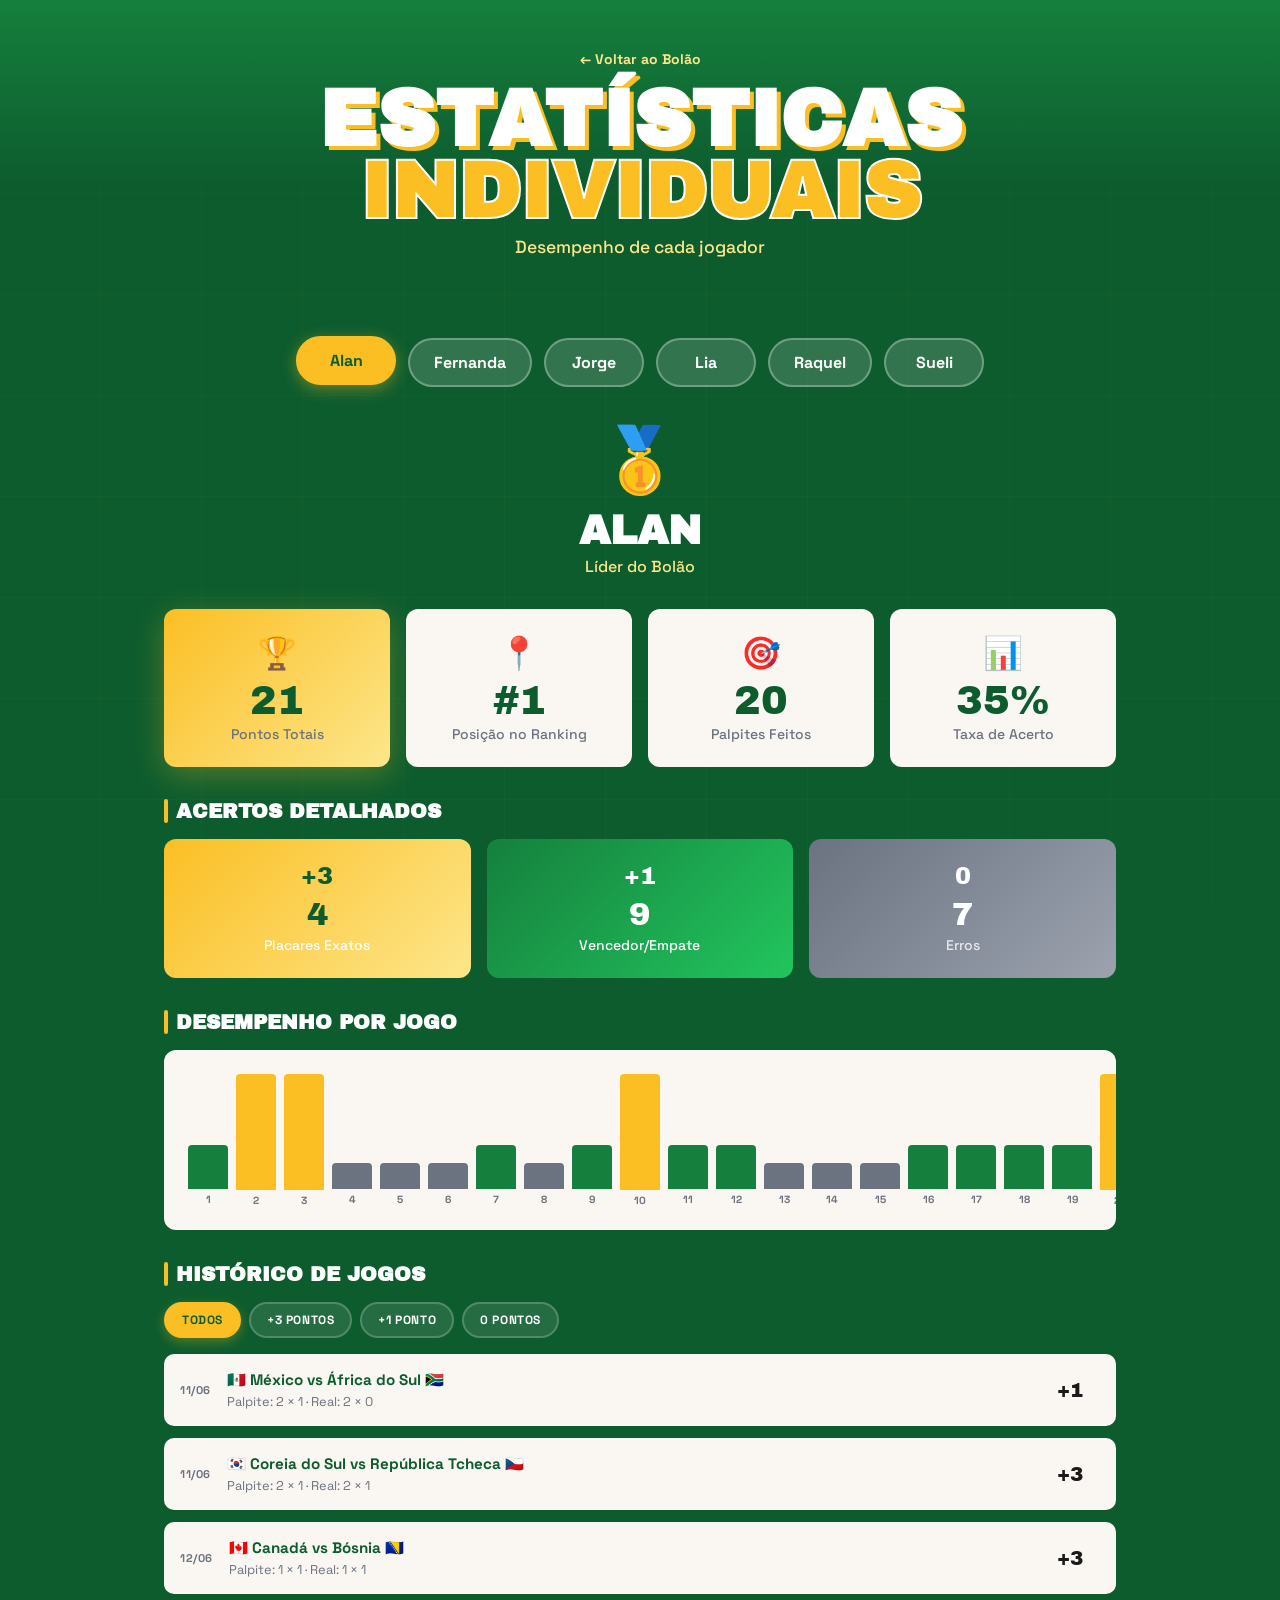
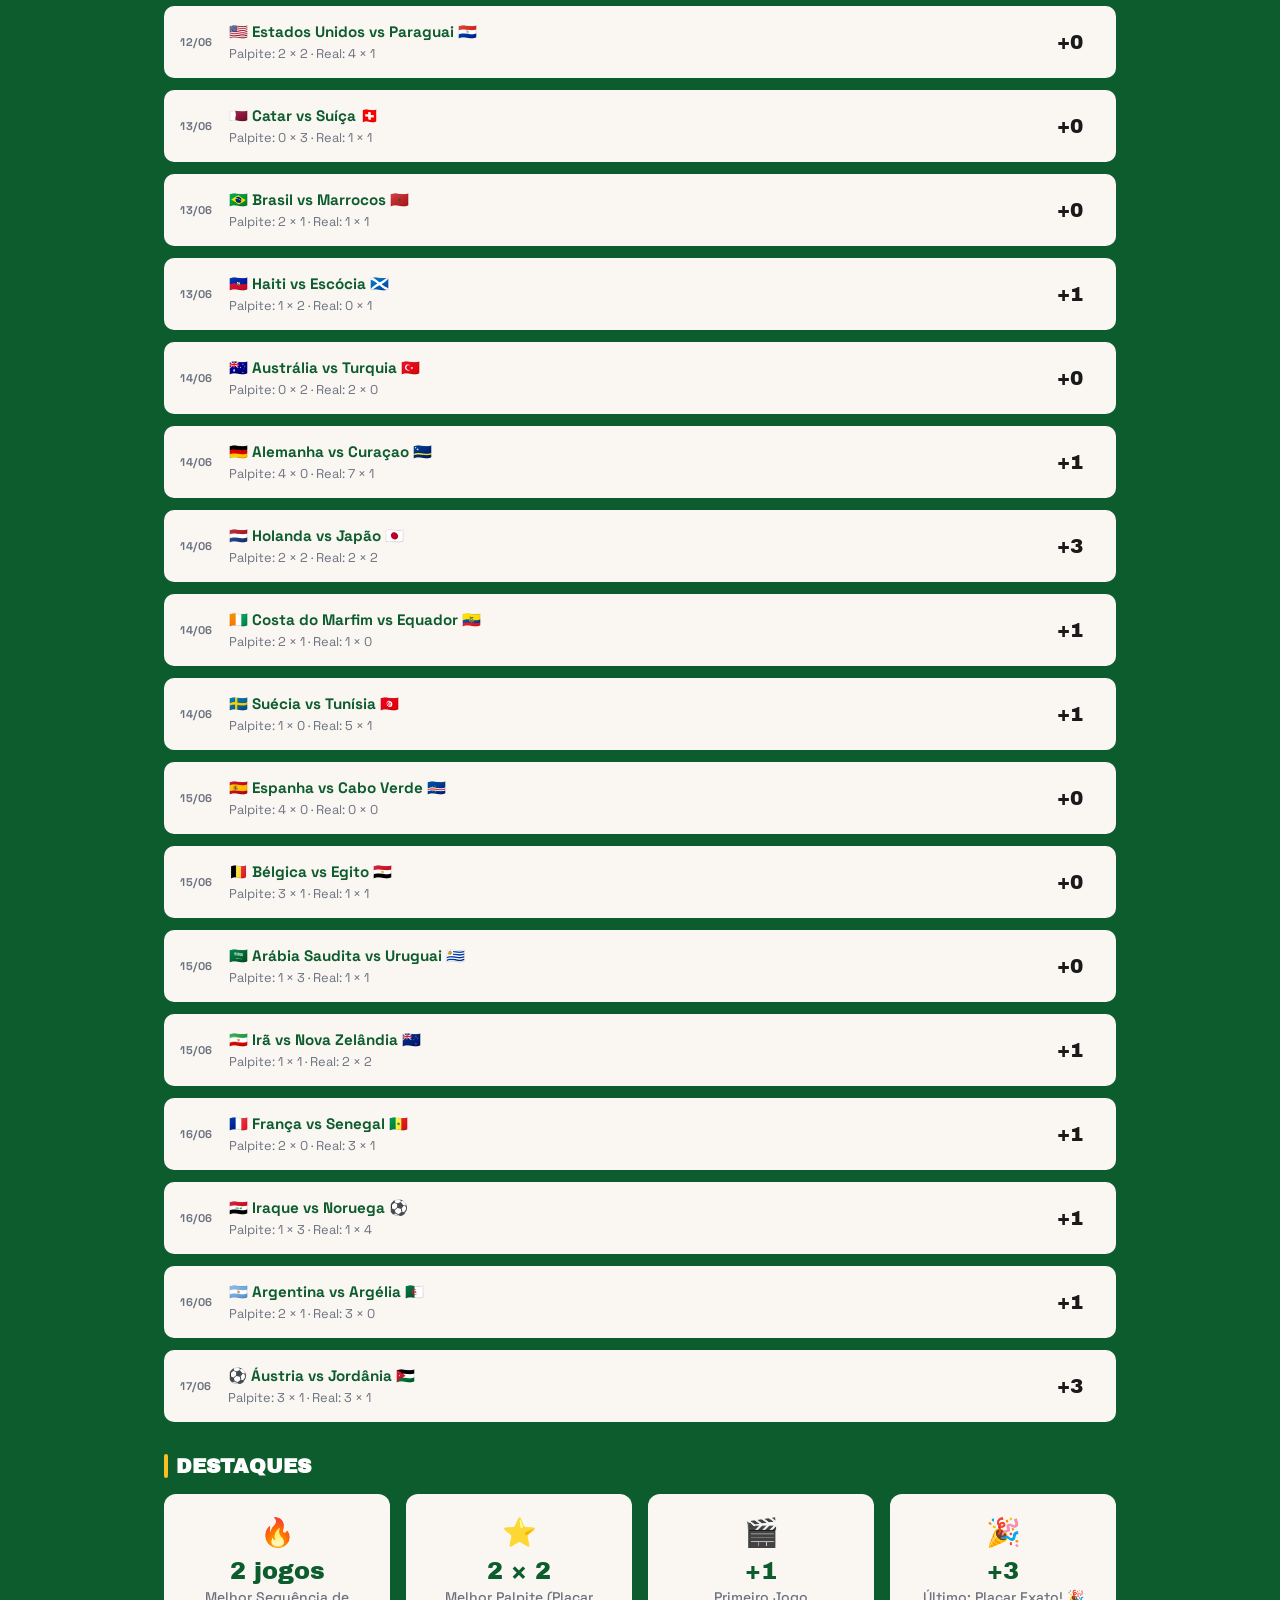
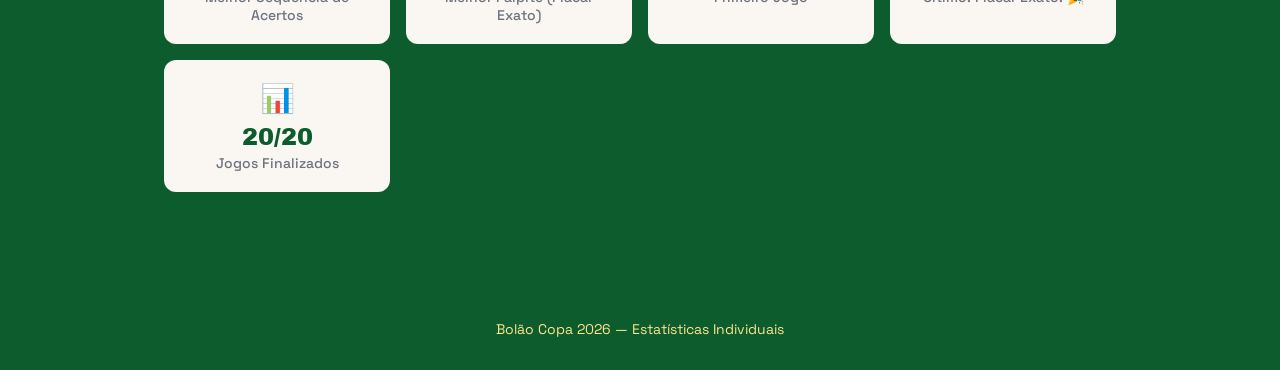
==== commit 043618b7: "filtros no historico de jogos" ====
--- a/estatisticas.html
+++ b/estatisticas.html
@@ -105,6 +105,12 @@
             <!-- Histórico de Jogos -->
             <div class="history-section">
                 <h3 class="subsection-title">Histórico de Jogos</h3>
+                <div class="history-filters">
+                    <button class="filter-btn active" data-filter="all">Todos</button>
+                    <button class="filter-btn filter-3" data-filter="3">+3 Pontos</button>
+                    <button class="filter-btn filter-1" data-filter="1">+1 Ponto</button>
+                    <button class="filter-btn filter-0" data-filter="0">0 Pontos</button>
+                </div>
                 <div class="history-list" id="history-list">
                     <!-- Populated by JS -->
                 </div>
--- a/estatisticas.css
+++ b/estatisticas.css
@@ -69,9 +69,17 @@
 }
 
 @keyframes bounce {
-    0% { transform: scale(0); }
-    50% { transform: scale(1.2); }
-    100% { transform: scale(1); }
+    0% {
+        transform: scale(0);
+    }
+
+    50% {
+        transform: scale(1.2);
+    }
+
+    100% {
+        transform: scale(1);
+    }
 }
 
 .player-header-name {
@@ -110,14 +118,32 @@
     animation: statSlide 0.5s ease-out backwards;
 }
 
-.stat-card:nth-child(1) { animation-delay: 0.1s; }
-.stat-card:nth-child(2) { animation-delay: 0.15s; }
-.stat-card:nth-child(3) { animation-delay: 0.2s; }
-.stat-card:nth-child(4) { animation-delay: 0.25s; }
+.stat-card:nth-child(1) {
+    animation-delay: 0.1s;
+}
+
+.stat-card:nth-child(2) {
+    animation-delay: 0.15s;
+}
+
+.stat-card:nth-child(3) {
+    animation-delay: 0.2s;
+}
+
+.stat-card:nth-child(4) {
+    animation-delay: 0.25s;
+}
 
 @keyframes statSlide {
-    0% { transform: translateY(20px); opacity: 0; }
-    100% { transform: translateY(0); opacity: 1; }
+    0% {
+        transform: translateY(20px);
+        opacity: 0;
+    }
+
+    100% {
+        transform: translateY(0);
+        opacity: 1;
+    }
 }
 
 .stat-card:hover {
@@ -191,13 +217,28 @@
     animation: accuracySlide 0.5s ease-out backwards;
 }
 
-.accuracy-card:nth-child(1) { animation-delay: 0.3s; }
-.accuracy-card:nth-child(2) { animation-delay: 0.35s; }
-.accuracy-card:nth-child(3) { animation-delay: 0.4s; }
+.accuracy-card:nth-child(1) {
+    animation-delay: 0.3s;
+}
+
+.accuracy-card:nth-child(2) {
+    animation-delay: 0.35s;
+}
+
+.accuracy-card:nth-child(3) {
+    animation-delay: 0.4s;
+}
 
 @keyframes accuracySlide {
-    0% { transform: scale(0.9); opacity: 0; }
-    100% { transform: scale(1); opacity: 1; }
+    0% {
+        transform: scale(0.9);
+        opacity: 0;
+    }
+
+    100% {
+        transform: scale(1);
+        opacity: 1;
+    }
 }
 
 .accuracy-card.accuracy-exact {
@@ -267,12 +308,13 @@
 .performance-chart {
     background: var(--cream);
     border-radius: 12px;
-    padding: 1.5rem 1.5rem 2rem 1.5rem;
+    padding: 1.5rem;
     display: flex;
     align-items: flex-end;
     gap: 0.5rem;
     height: 180px;
     overflow-x: auto;
+    overflow-y: visible;
     animation: fadeIn 0.5s ease-out;
 }
 
@@ -289,18 +331,46 @@
     position: relative;
 }
 
-.performance-bar:nth-child(1) { animation-delay: 0.1s; }
-.performance-bar:nth-child(2) { animation-delay: 0.15s; }
-.performance-bar:nth-child(3) { animation-delay: 0.2s; }
-.performance-bar:nth-child(4) { animation-delay: 0.25s; }
-.performance-bar:nth-child(5) { animation-delay: 0.3s; }
-.performance-bar:nth-child(6) { animation-delay: 0.35s; }
-.performance-bar:nth-child(7) { animation-delay: 0.4s; }
-.performance-bar:nth-child(8) { animation-delay: 0.45s; }
+.performance-bar:nth-child(1) {
+    animation-delay: 0.1s;
+}
+
+.performance-bar:nth-child(2) {
+    animation-delay: 0.15s;
+}
+
+.performance-bar:nth-child(3) {
+    animation-delay: 0.2s;
+}
+
+.performance-bar:nth-child(4) {
+    animation-delay: 0.25s;
+}
+
+.performance-bar:nth-child(5) {
+    animation-delay: 0.3s;
+}
+
+.performance-bar:nth-child(6) {
+    animation-delay: 0.35s;
+}
+
+.performance-bar:nth-child(7) {
+    animation-delay: 0.4s;
+}
+
+.performance-bar:nth-child(8) {
+    animation-delay: 0.45s;
+}
 
 @keyframes barGrow {
-    0% { transform: scaleY(0); }
-    100% { transform: scaleY(1); }
+    0% {
+        transform: scaleY(0);
+    }
+
+    100% {
+        transform: scaleY(1);
+    }
 }
 
 .performance-bar-fill {
@@ -343,21 +413,35 @@
     max-width: 100%;
 }
 
-.performance-bar-tooltip {
-    position: absolute;
-    bottom: 100%;
-    left: 50%;
-    transform: translateX(-50%);
+.performance-tooltip {
+    position: fixed;
     background: var(--dark);
     color: var(--white);
-    font-size: 0.75rem;
-    padding: 0.5rem;
+    font-size: 0.7rem;
+    padding: 0.5rem 0.75rem;
     border-radius: 6px;
-    white-space: nowrap;
+    white-space: normal;
+    width: max-content;
+    max-width: 200px;
+    text-align: center;
+    line-height: 1.4;
     opacity: 0;
     pointer-events: none;
     transition: opacity 0.2s ease;
-    z-index: 10;
+    z-index: 1000;
+    box-shadow: 0 4px 12px rgba(0, 0, 0, 0.3);
+    transform: translate(-50%, -100%);
+    margin-bottom: 8px;
+}
+
+.performance-tooltip::after {
+    content: '';
+    position: absolute;
+    top: 100%;
+    left: 50%;
+    transform: translateX(-50%);
+    border: 4px solid transparent;
+    border-top-color: var(--dark);
 }
 
 .performance-bar:hover .performance-bar-tooltip {
@@ -367,6 +451,58 @@
 /* History Section */
 .history-section {
     margin-bottom: 2rem;
+}
+
+.history-filters {
+    display: flex;
+    gap: 0.5rem;
+    margin-bottom: 1rem;
+    flex-wrap: wrap;
+}
+
+.filter-btn {
+    background: rgba(255, 255, 255, 0.1);
+    border: 2px solid rgba(255, 255, 255, 0.2);
+    color: var(--white);
+    font-family: 'Space Grotesk', sans-serif;
+    font-weight: 700;
+    font-size: 0.75rem;
+    padding: 0.5rem 1rem;
+    border-radius: 50px;
+    cursor: pointer;
+    transition: all 0.3s ease;
+    text-transform: uppercase;
+    letter-spacing: 0.05em;
+}
+
+.filter-btn:hover {
+    background: rgba(255, 255, 255, 0.2);
+    border-color: var(--gold);
+    transform: translateY(-1px);
+}
+
+.filter-btn.active {
+    background: var(--gold);
+    border-color: var(--gold);
+    color: var(--emerald);
+    box-shadow: 0 4px 12px rgba(251, 191, 36, 0.3);
+}
+
+.filter-btn.filter-3.active {
+    background: var(--gold);
+    border-color: var(--gold);
+}
+
+.filter-btn.filter-1.active {
+    background: var(--emerald-light);
+    border-color: var(--emerald-light);
+    color: var(--white);
+}
+
+.filter-btn.filter-0.active {
+    background: var(--gray);
+    border-color: var(--gray);
+    color: var(--white);
 }
 
 .history-list {
@@ -386,18 +522,48 @@
     animation: historySlide 0.4s ease-out backwards;
 }
 
-.history-item:nth-child(1) { animation-delay: 0.1s; }
-.history-item:nth-child(2) { animation-delay: 0.15s; }
-.history-item:nth-child(3) { animation-delay: 0.2s; }
-.history-item:nth-child(4) { animation-delay: 0.25s; }
-.history-item:nth-child(5) { animation-delay: 0.3s; }
-.history-item:nth-child(6) { animation-delay: 0.35s; }
-.history-item:nth-child(7) { animation-delay: 0.4s; }
-.history-item:nth-child(8) { animation-delay: 0.45s; }
+.history-item:nth-child(1) {
+    animation-delay: 0.1s;
+}
+
+.history-item:nth-child(2) {
+    animation-delay: 0.15s;
+}
+
+.history-item:nth-child(3) {
+    animation-delay: 0.2s;
+}
+
+.history-item:nth-child(4) {
+    animation-delay: 0.25s;
+}
+
+.history-item:nth-child(5) {
+    animation-delay: 0.3s;
+}
+
+.history-item:nth-child(6) {
+    animation-delay: 0.35s;
+}
+
+.history-item:nth-child(7) {
+    animation-delay: 0.4s;
+}
+
+.history-item:nth-child(8) {
+    animation-delay: 0.45s;
+}
 
 @keyframes historySlide {
-    0% { transform: translateX(-20px); opacity: 0; }
-    100% { transform: translateX(0); opacity: 1; }
+    0% {
+        transform: translateX(-20px);
+        opacity: 0;
+    }
+
+    100% {
+        transform: translateX(0);
+        opacity: 1;
+    }
 }
 
 .history-item.points-3 {
@@ -483,13 +649,28 @@
     animation: highlightPop 0.5s ease-out backwards;
 }
 
-.highlight-card:nth-child(1) { animation-delay: 0.4s; }
-.highlight-card:nth-child(2) { animation-delay: 0.45s; }
-.highlight-card:nth-child(3) { animation-delay: 0.5s; }
+.highlight-card:nth-child(1) {
+    animation-delay: 0.4s;
+}
+
+.highlight-card:nth-child(2) {
+    animation-delay: 0.45s;
+}
+
+.highlight-card:nth-child(3) {
+    animation-delay: 0.5s;
+}
 
 @keyframes highlightPop {
-    0% { transform: scale(0.9); opacity: 0; }
-    100% { transform: scale(1); opacity: 1; }
+    0% {
+        transform: scale(0.9);
+        opacity: 0;
+    }
+
+    100% {
+        transform: scale(1);
+        opacity: 1;
+    }
 }
 
 .highlight-card .stat-icon {
@@ -543,5 +724,7 @@
 }
 
 @keyframes fadeIn {
-    to { opacity: 1; }
-}
+    to {
+        opacity: 1;
+    }
+}
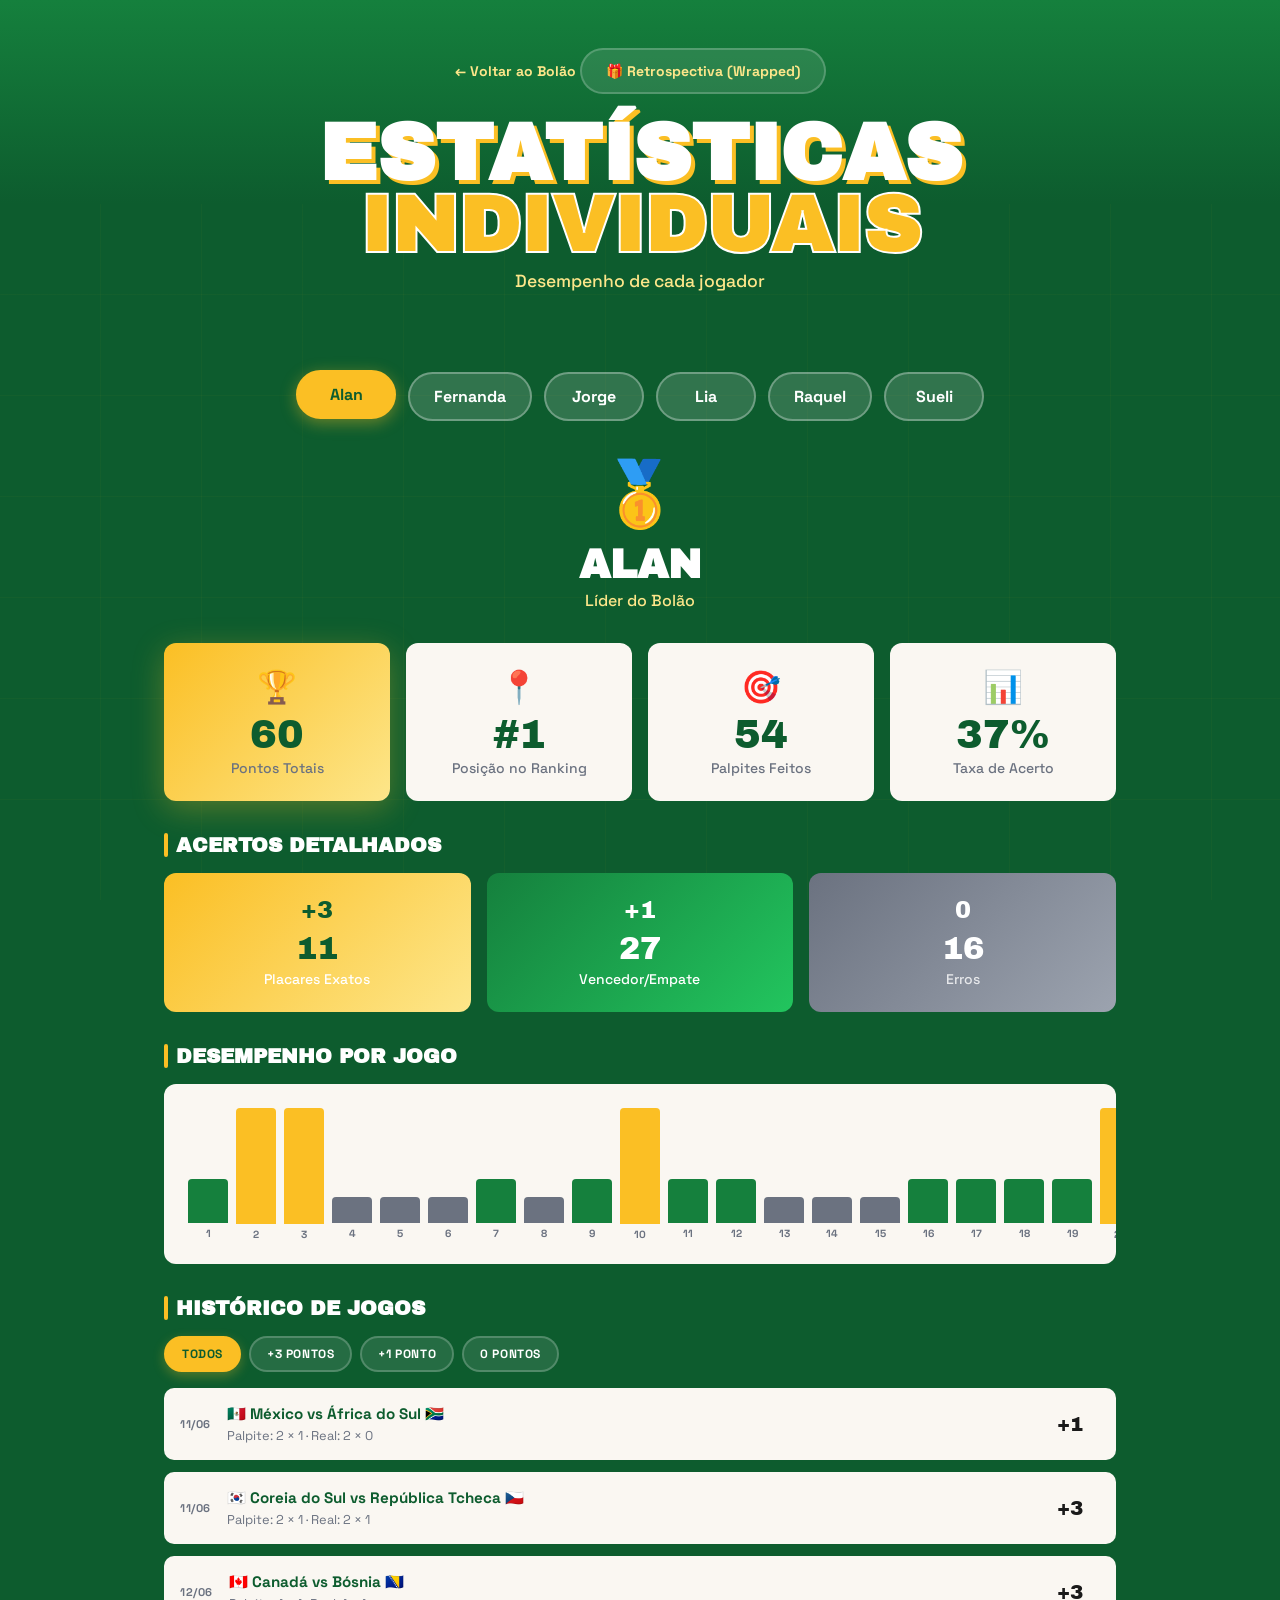
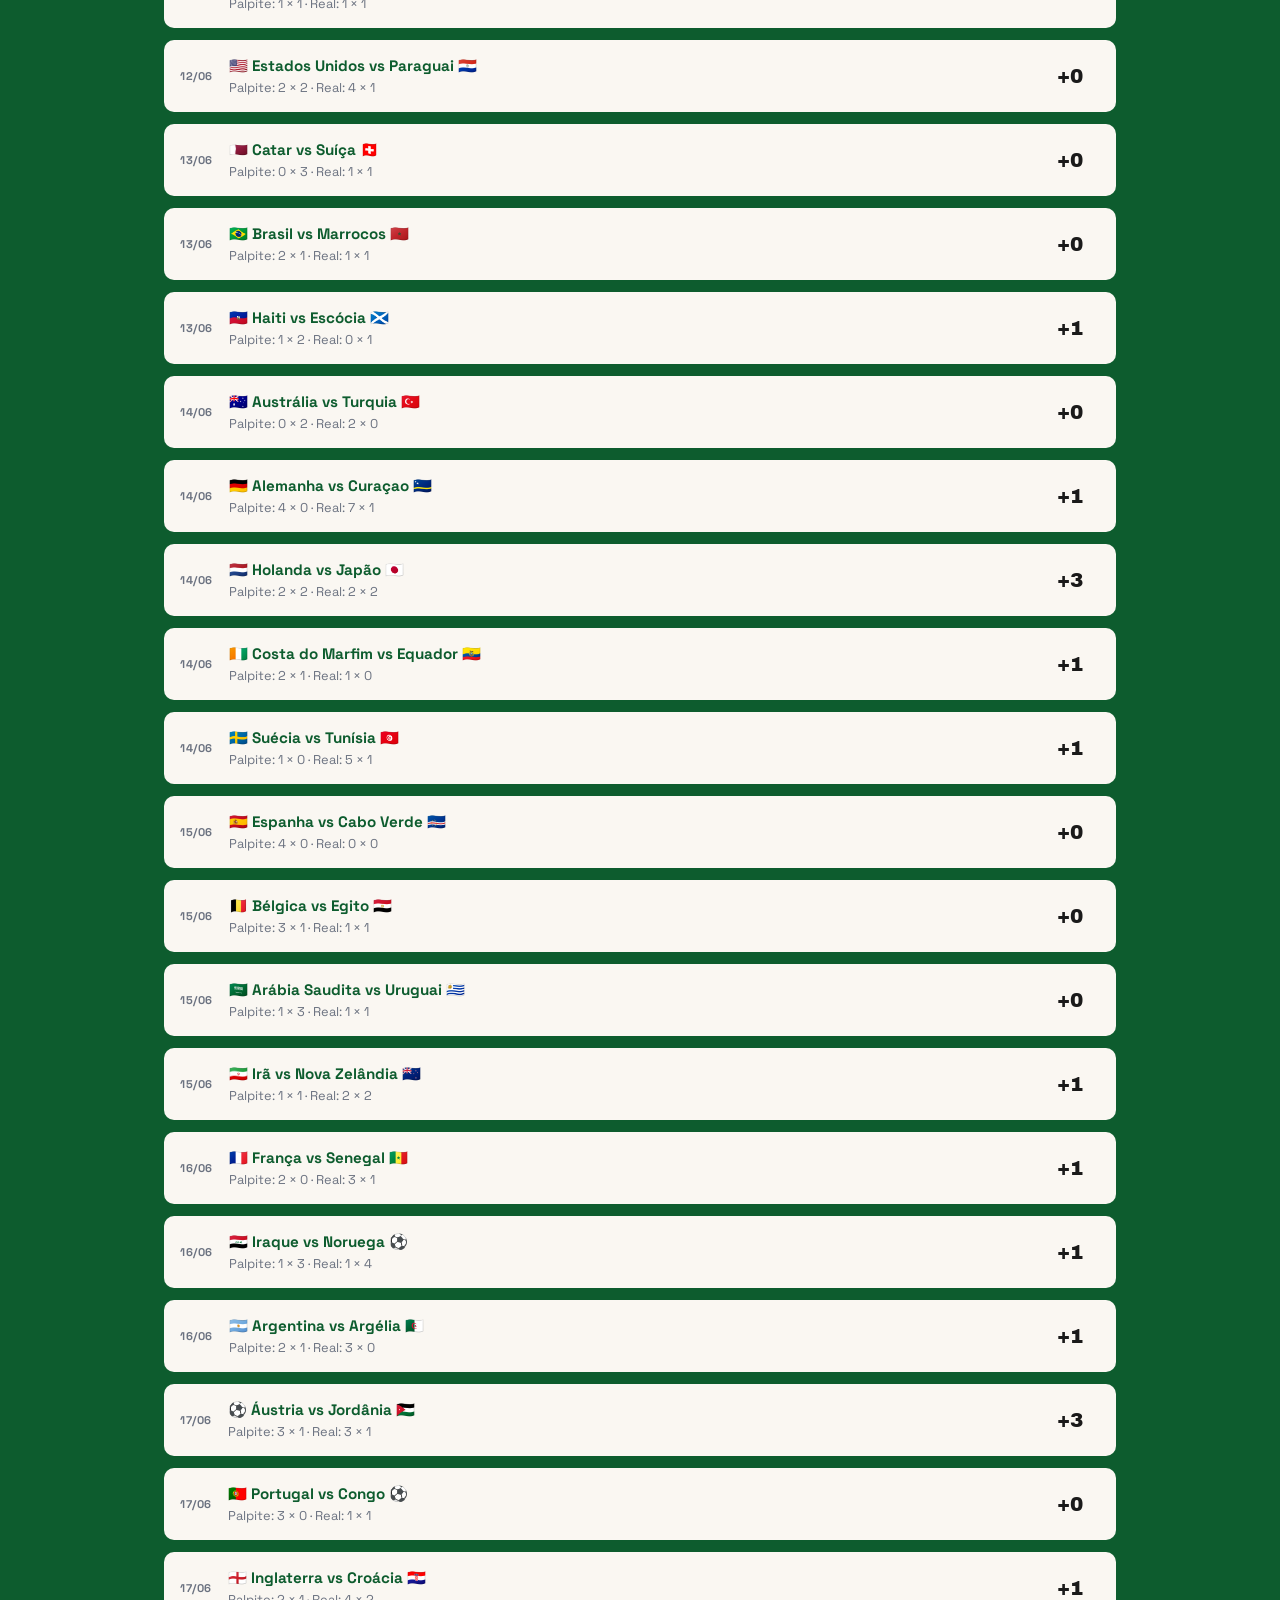
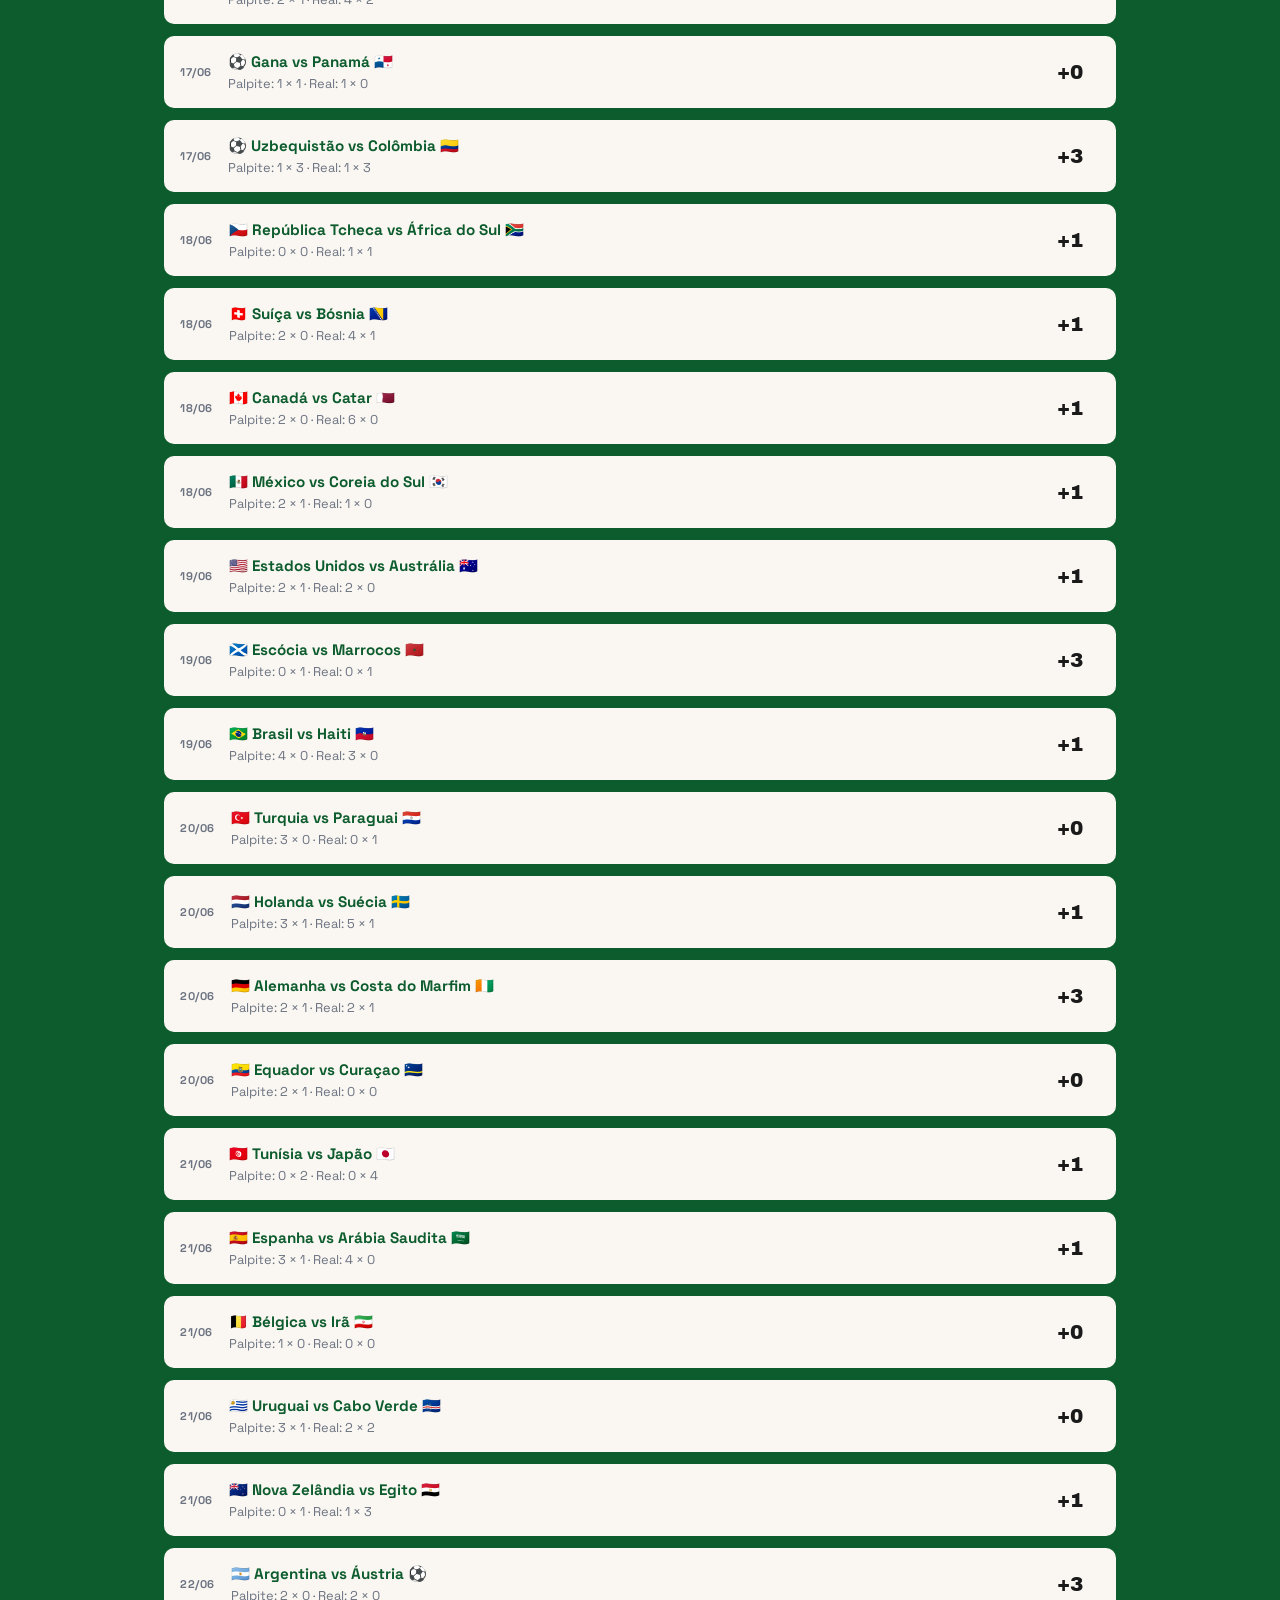
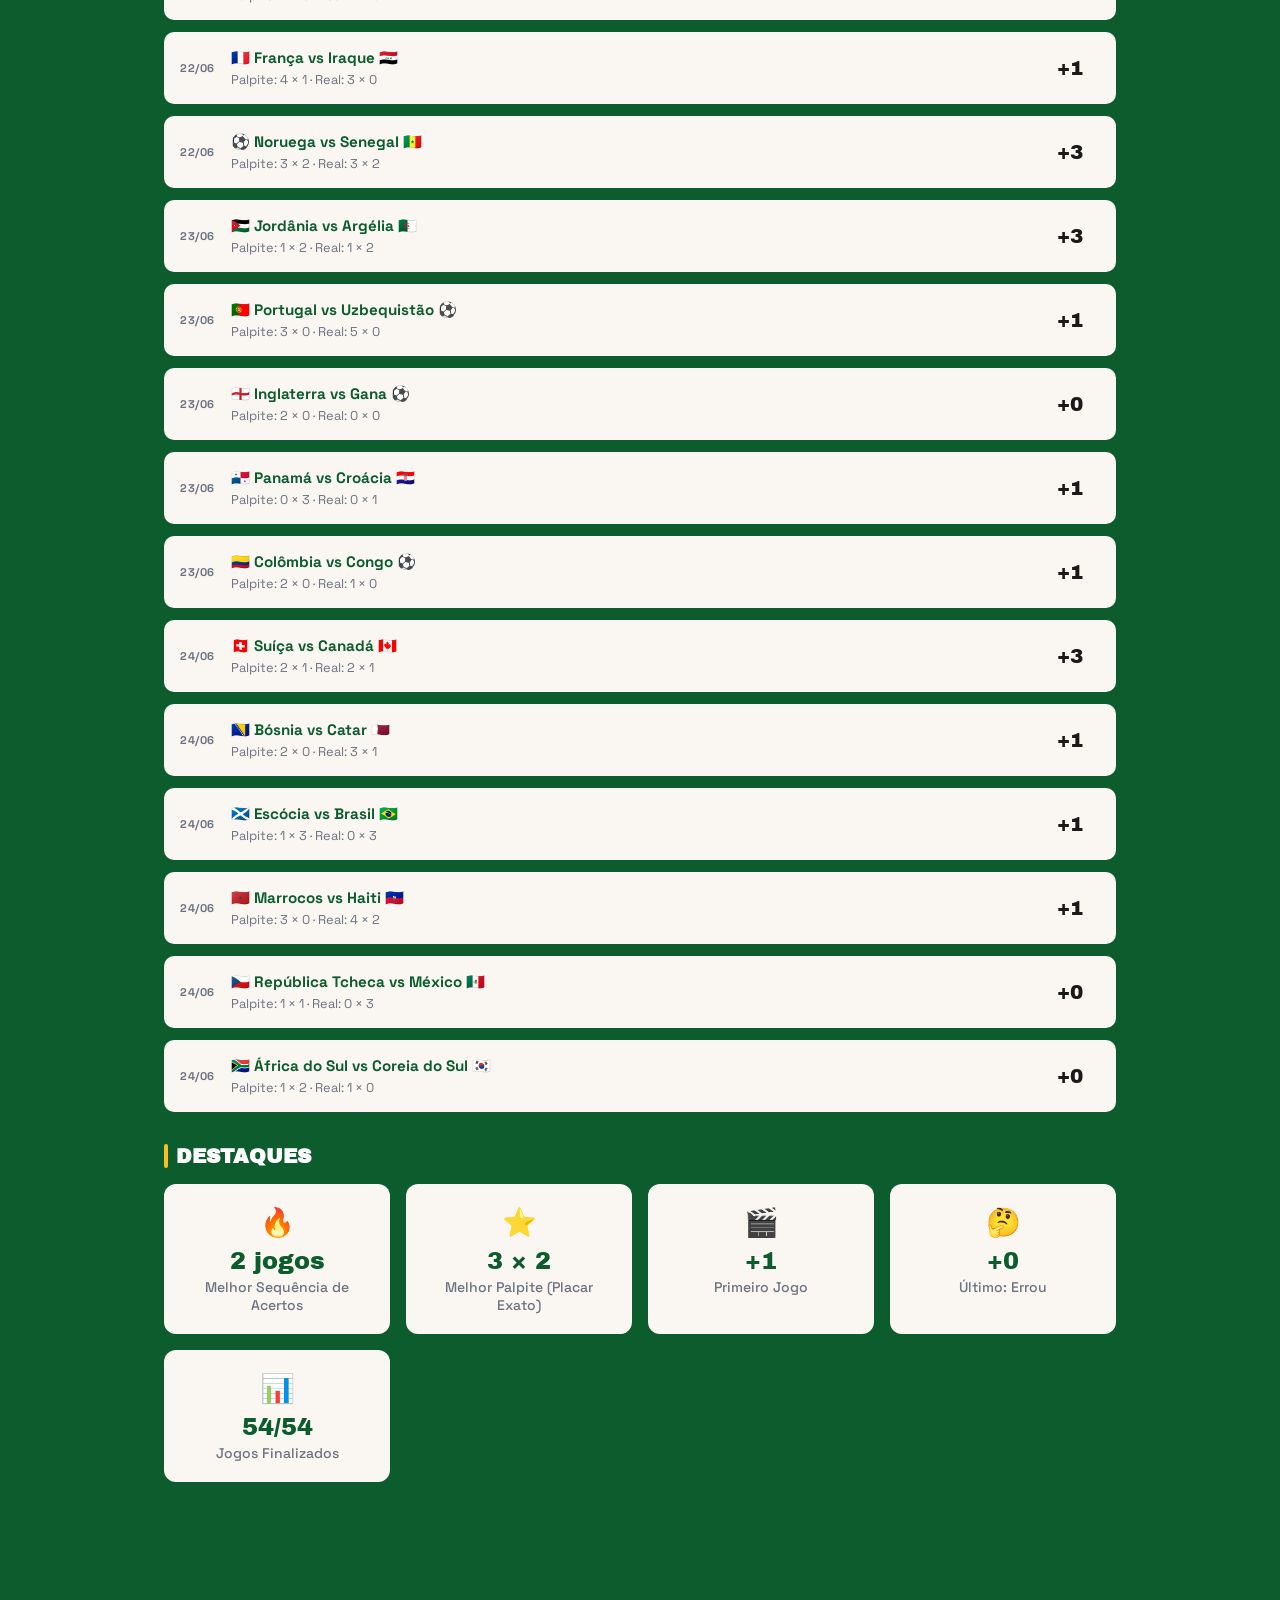
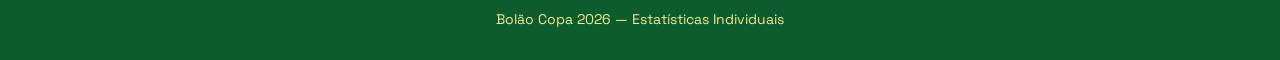
==== commit 735a4393: "wrapped" ====
--- a/estatisticas.html
+++ b/estatisticas.html
@@ -11,10 +11,10 @@
         href="https://fonts.googleapis.com/css2?family=Archivo+Black&family=Space+Grotesk:wght@400;500;700&display=swap"
         rel="stylesheet">
     <script>
-        window.APP_VERSION = '10';
+        window.APP_VERSION = '11';
     </script>
-    <link rel="stylesheet" href="styles.css?v=10">
-    <link rel="stylesheet" href="estatisticas.css?v=10">
+    <link rel="stylesheet" href="styles.css?v=11">
+    <link rel="stylesheet" href="estatisticas.css?v=11">
 </head>
 
 <body>
@@ -23,6 +23,7 @@
     <header class="header">
         <div class="header-content">
             <a href="index.html" class="back-link">← Voltar ao Bolão</a>
+            <a href="wrapped.html" class="stats-link">🎁 Retrospectiva (Wrapped)</a>
             <h1 class="main-title">ESTATÍSTICAS<br><span class="highlight">INDIVIDUAIS</span></h1>
             <p class="subtitle">Desempenho de cada jogador</p>
         </div>
@@ -130,8 +131,8 @@
         <p>Bolão Copa 2026 — Estatísticas Individuais</p>
     </footer>
 
-    <script src="core.js?v=10"></script>
-    <script src="estatisticas.js?v=10"></script>
+    <script src="core.js?v=11"></script>
+    <script src="estatisticas.js?v=11"></script>
 </body>
 
 </html>
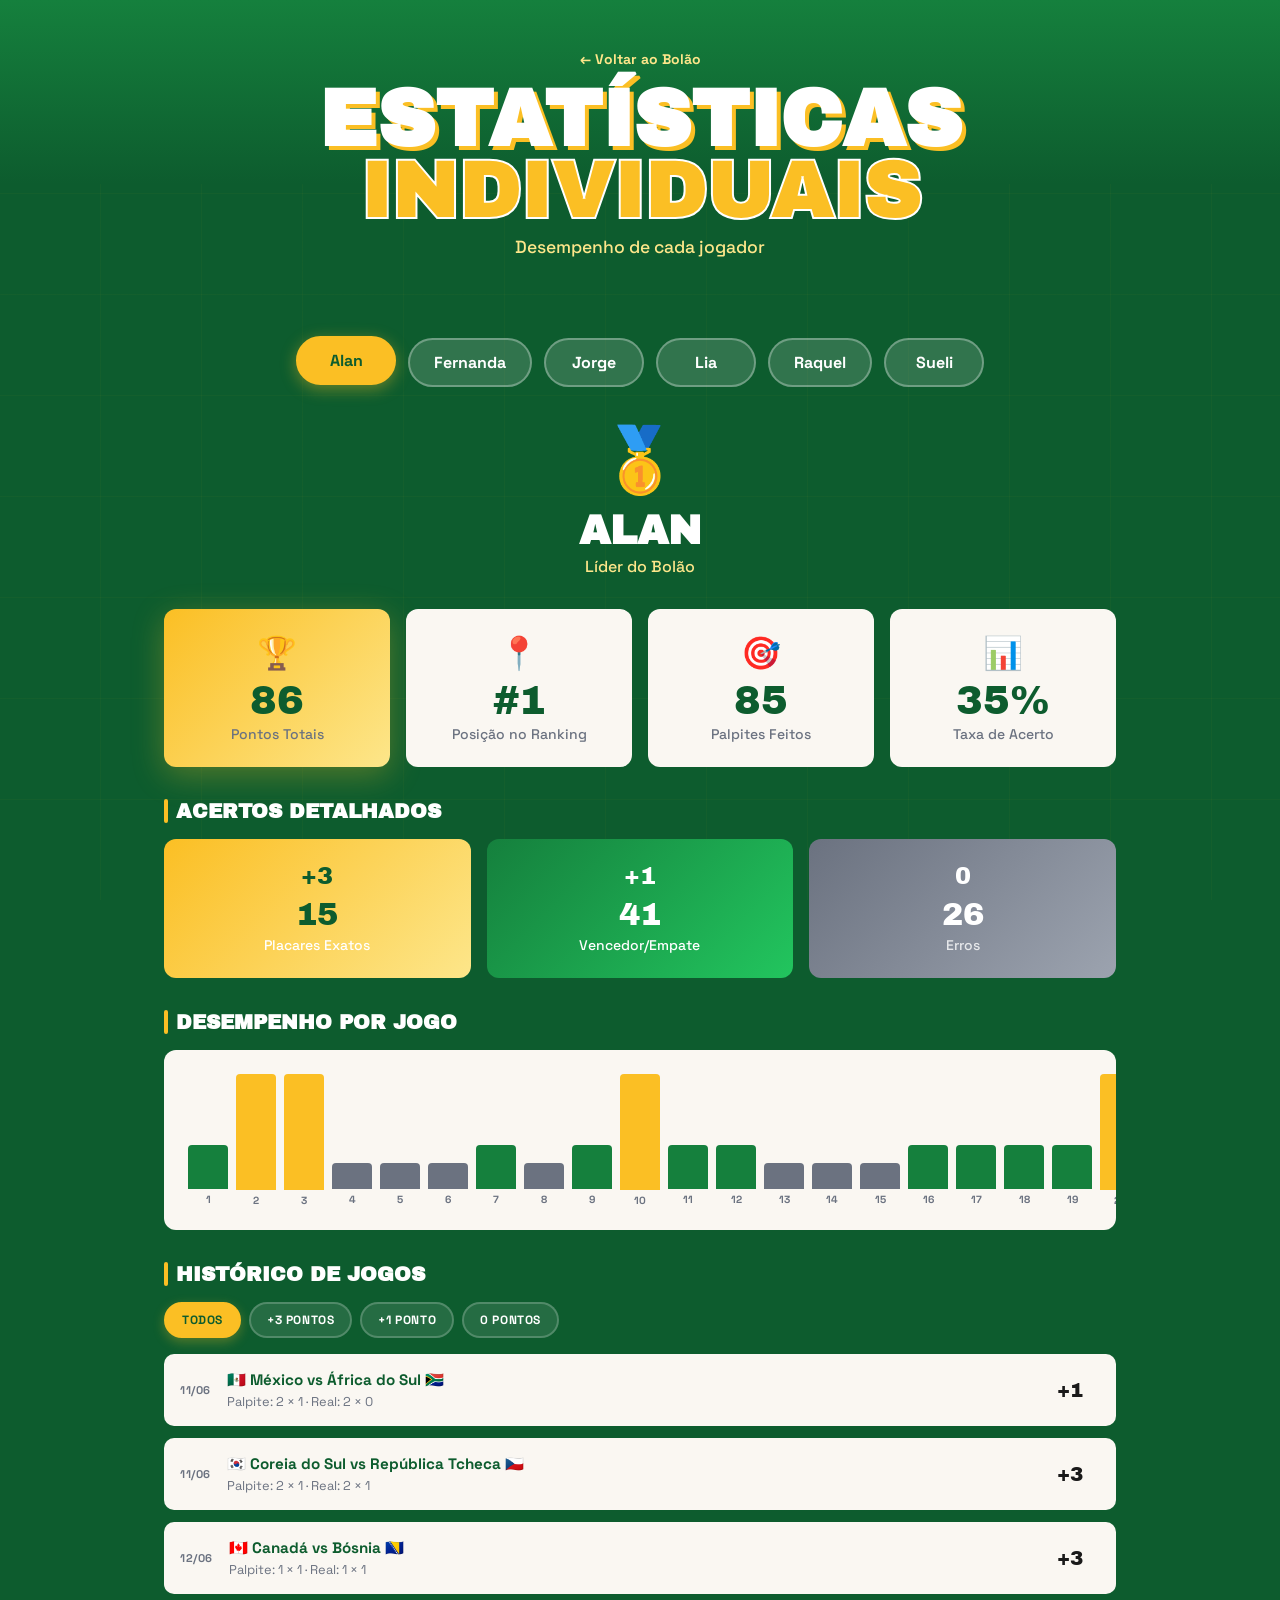
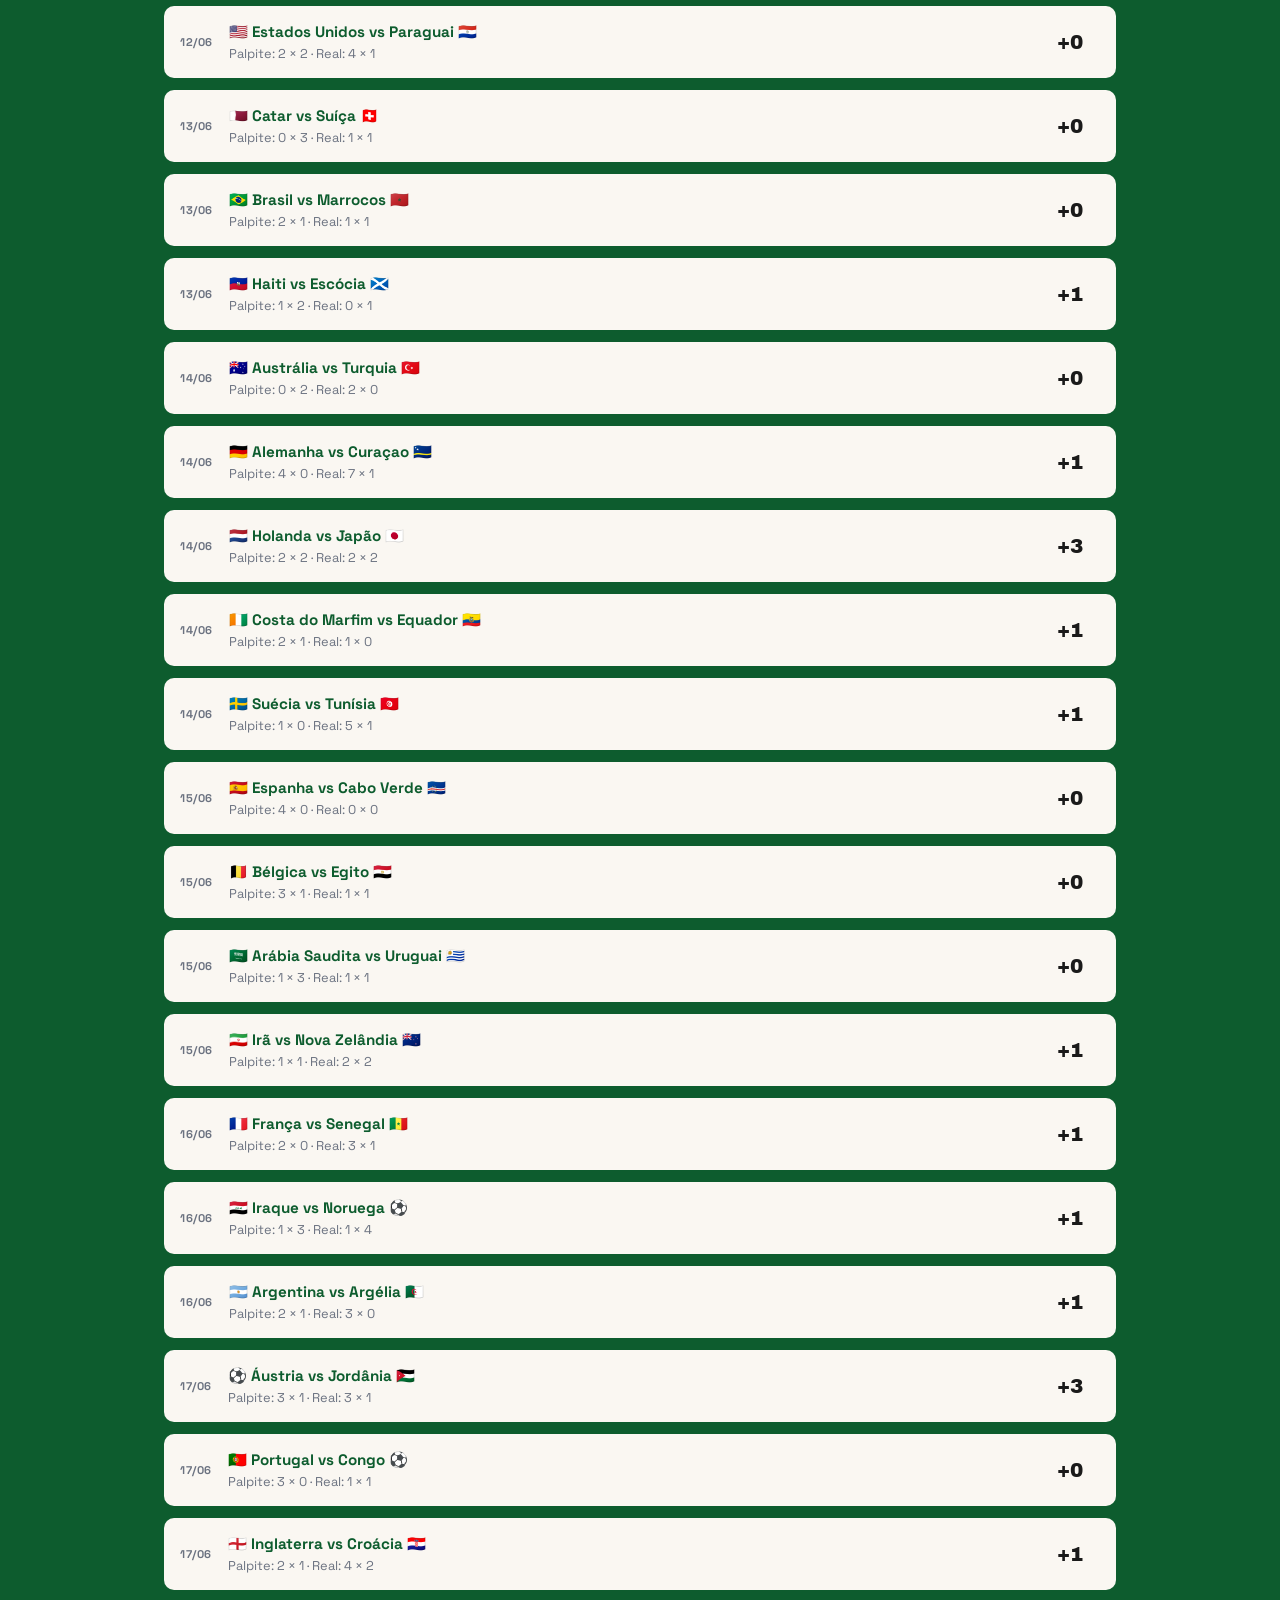
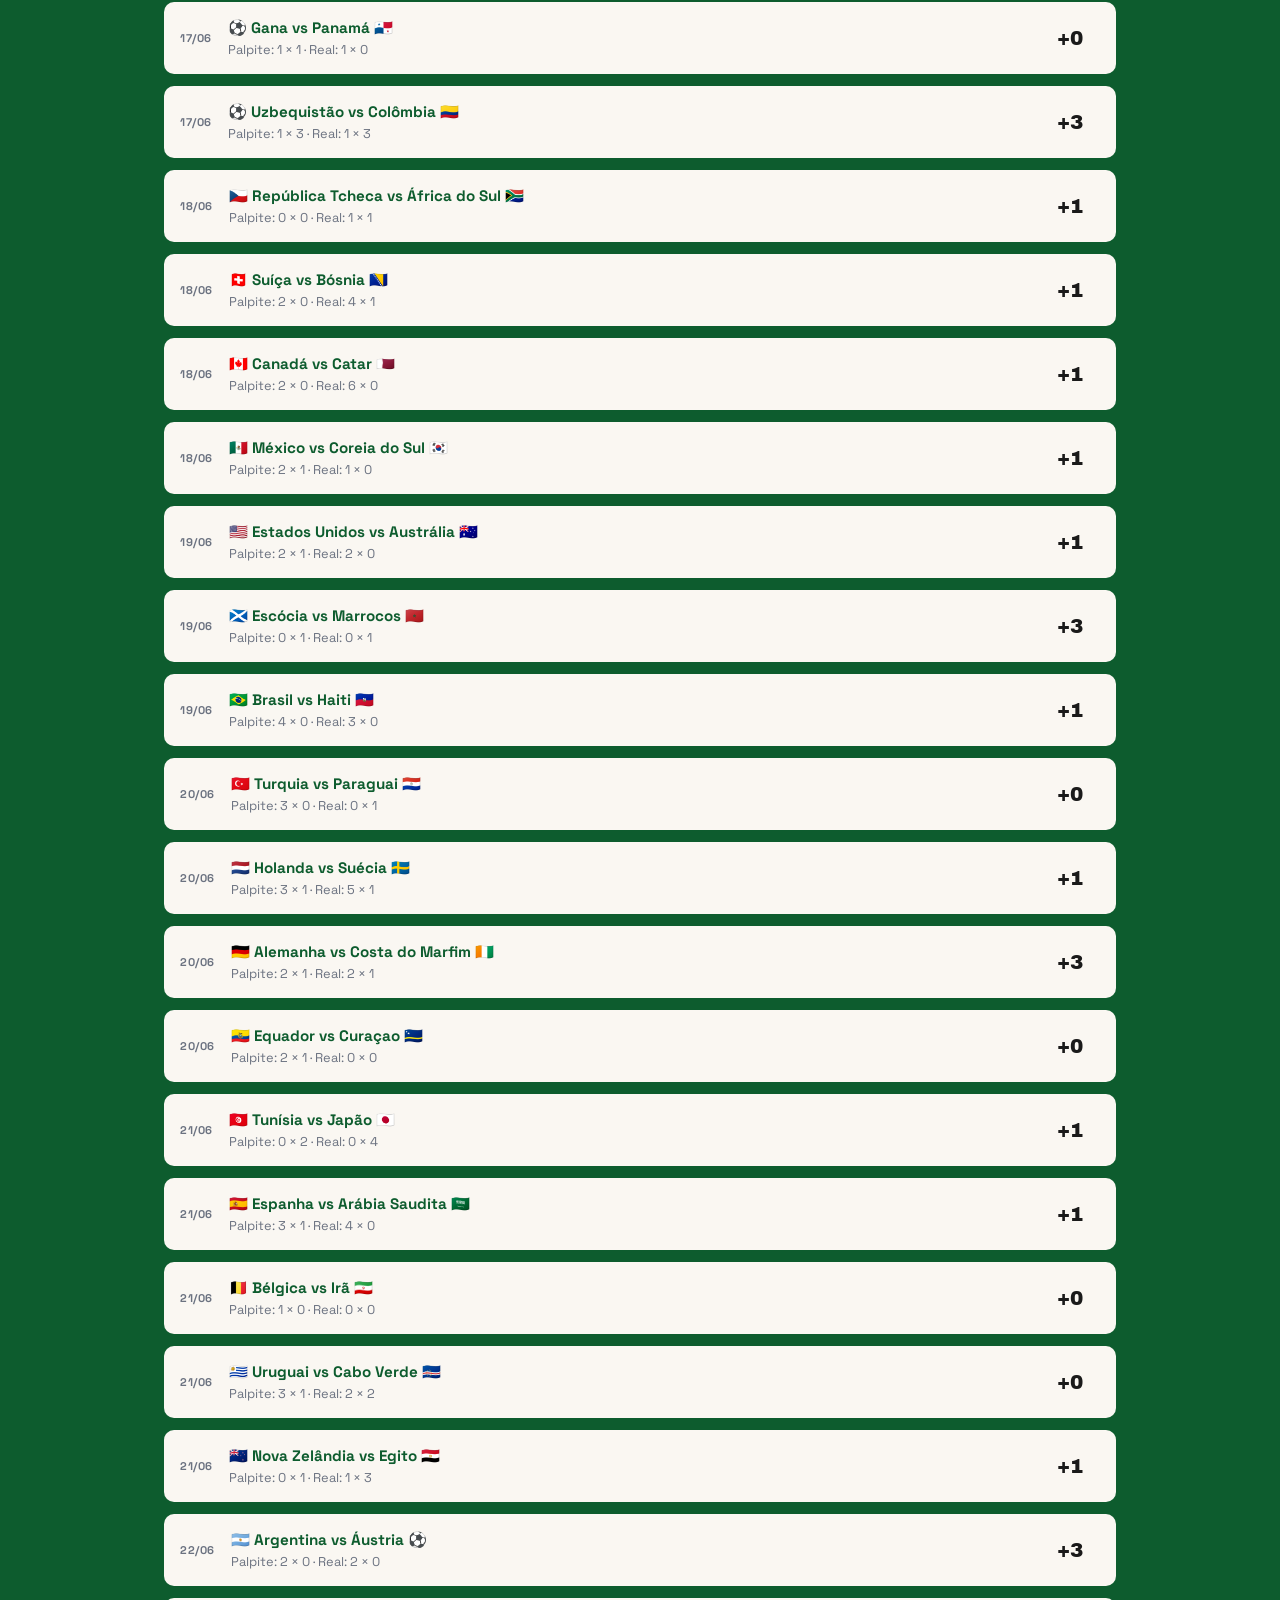
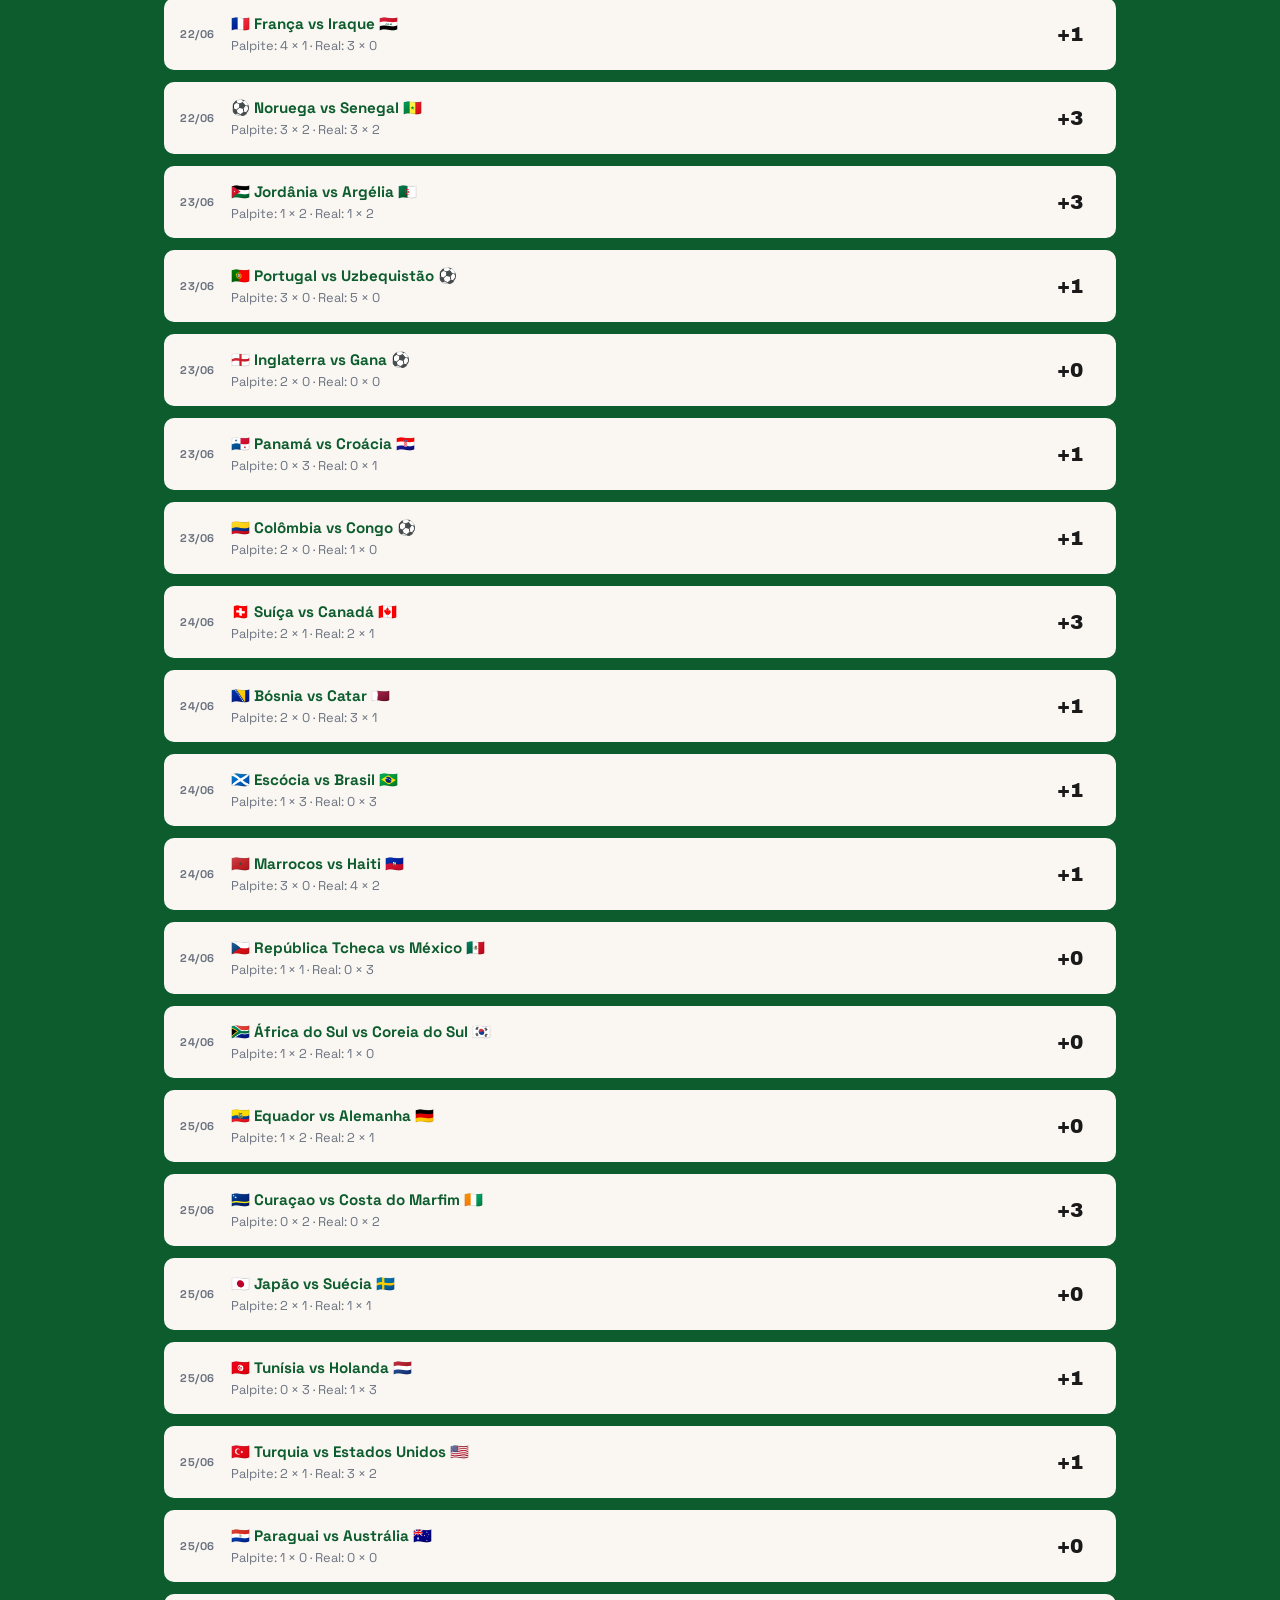
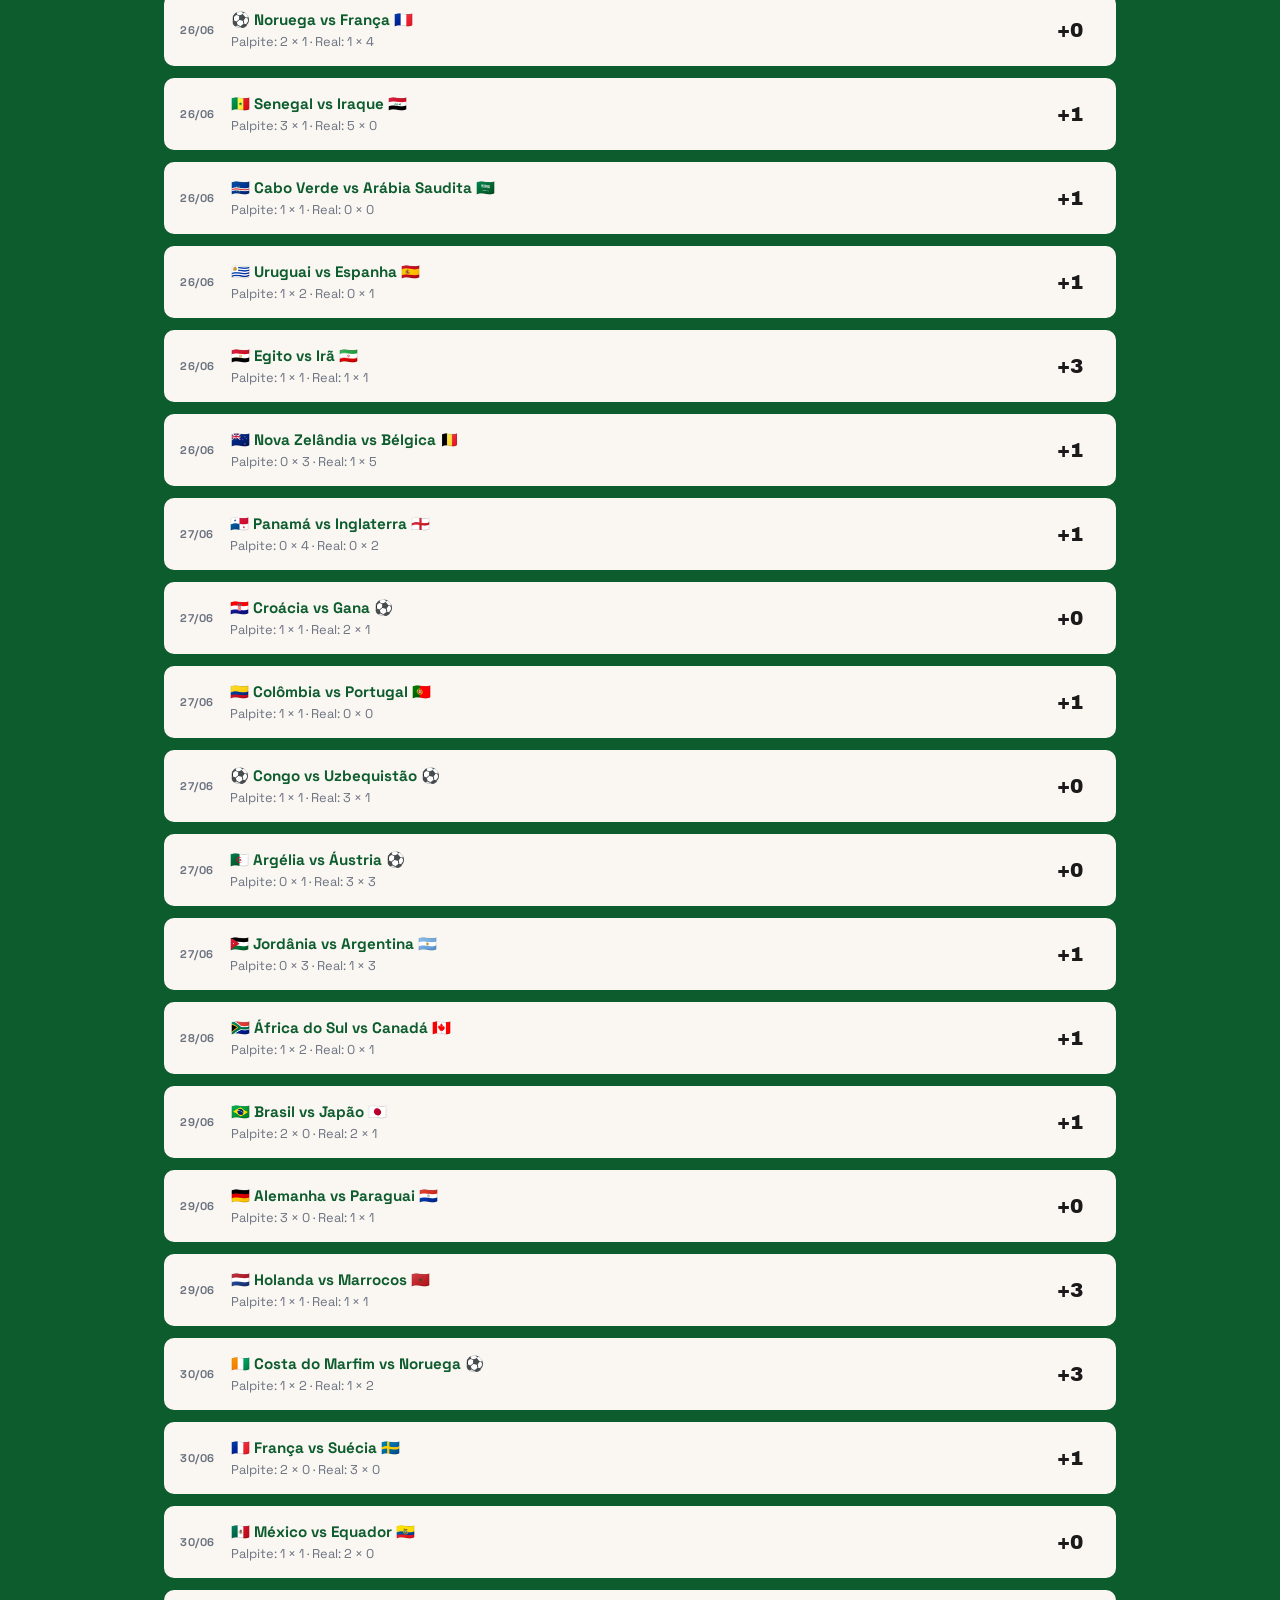
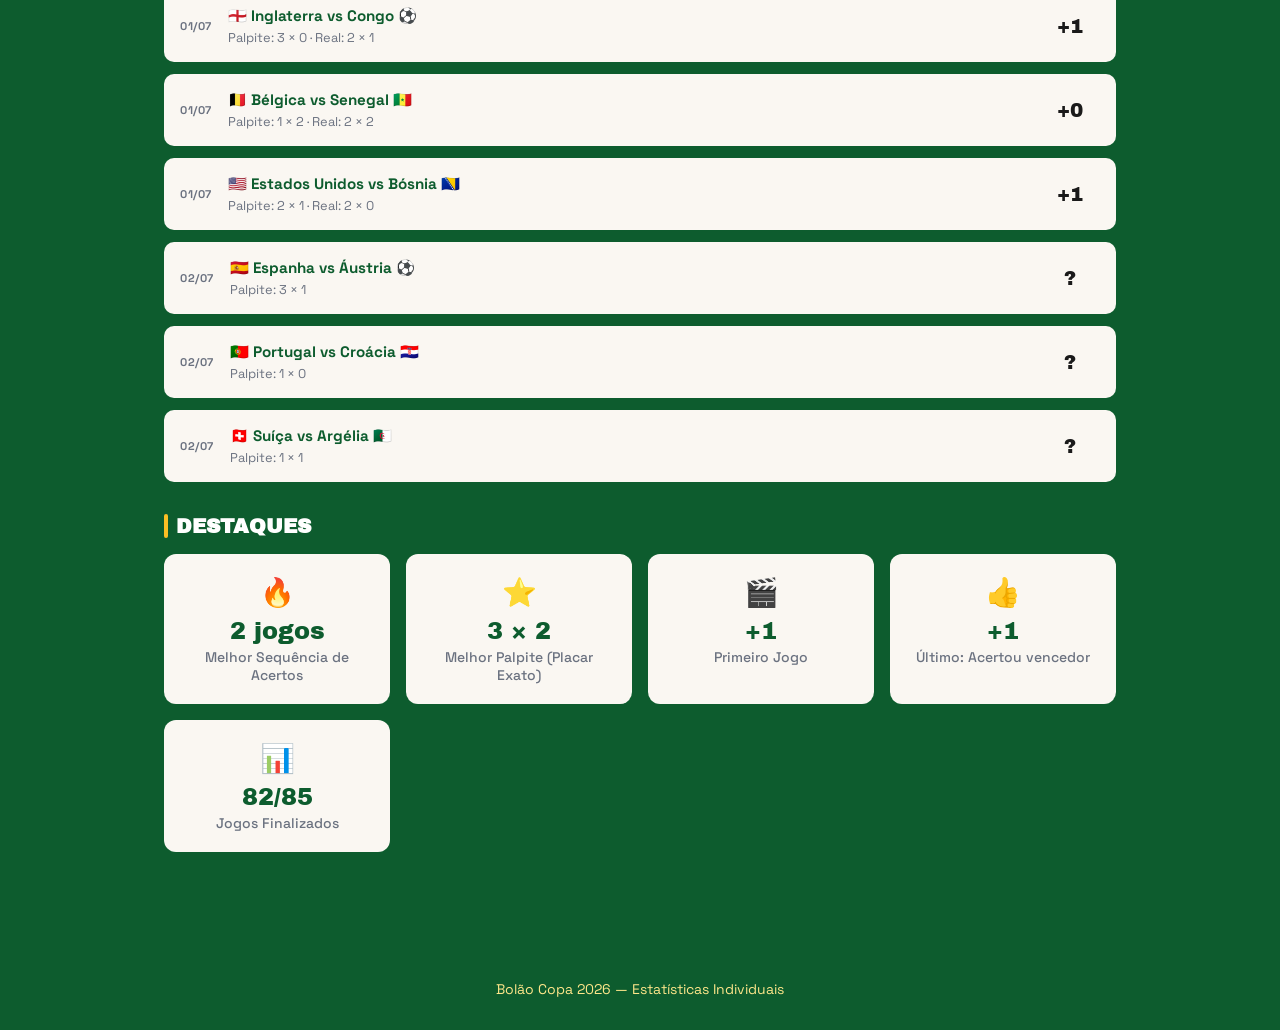
==== commit 32d03b0c: "palpites" ====
--- a/estatisticas.html
+++ b/estatisticas.html
@@ -23,7 +23,6 @@
     <header class="header">
         <div class="header-content">
             <a href="index.html" class="back-link">← Voltar ao Bolão</a>
-            <a href="wrapped.html" class="stats-link">🎁 Retrospectiva (Wrapped)</a>
             <h1 class="main-title">ESTATÍSTICAS<br><span class="highlight">INDIVIDUAIS</span></h1>
             <p class="subtitle">Desempenho de cada jogador</p>
         </div>
@@ -135,4 +134,4 @@
     <script src="estatisticas.js?v=11"></script>
 </body>
 
-</html>
+</html>
